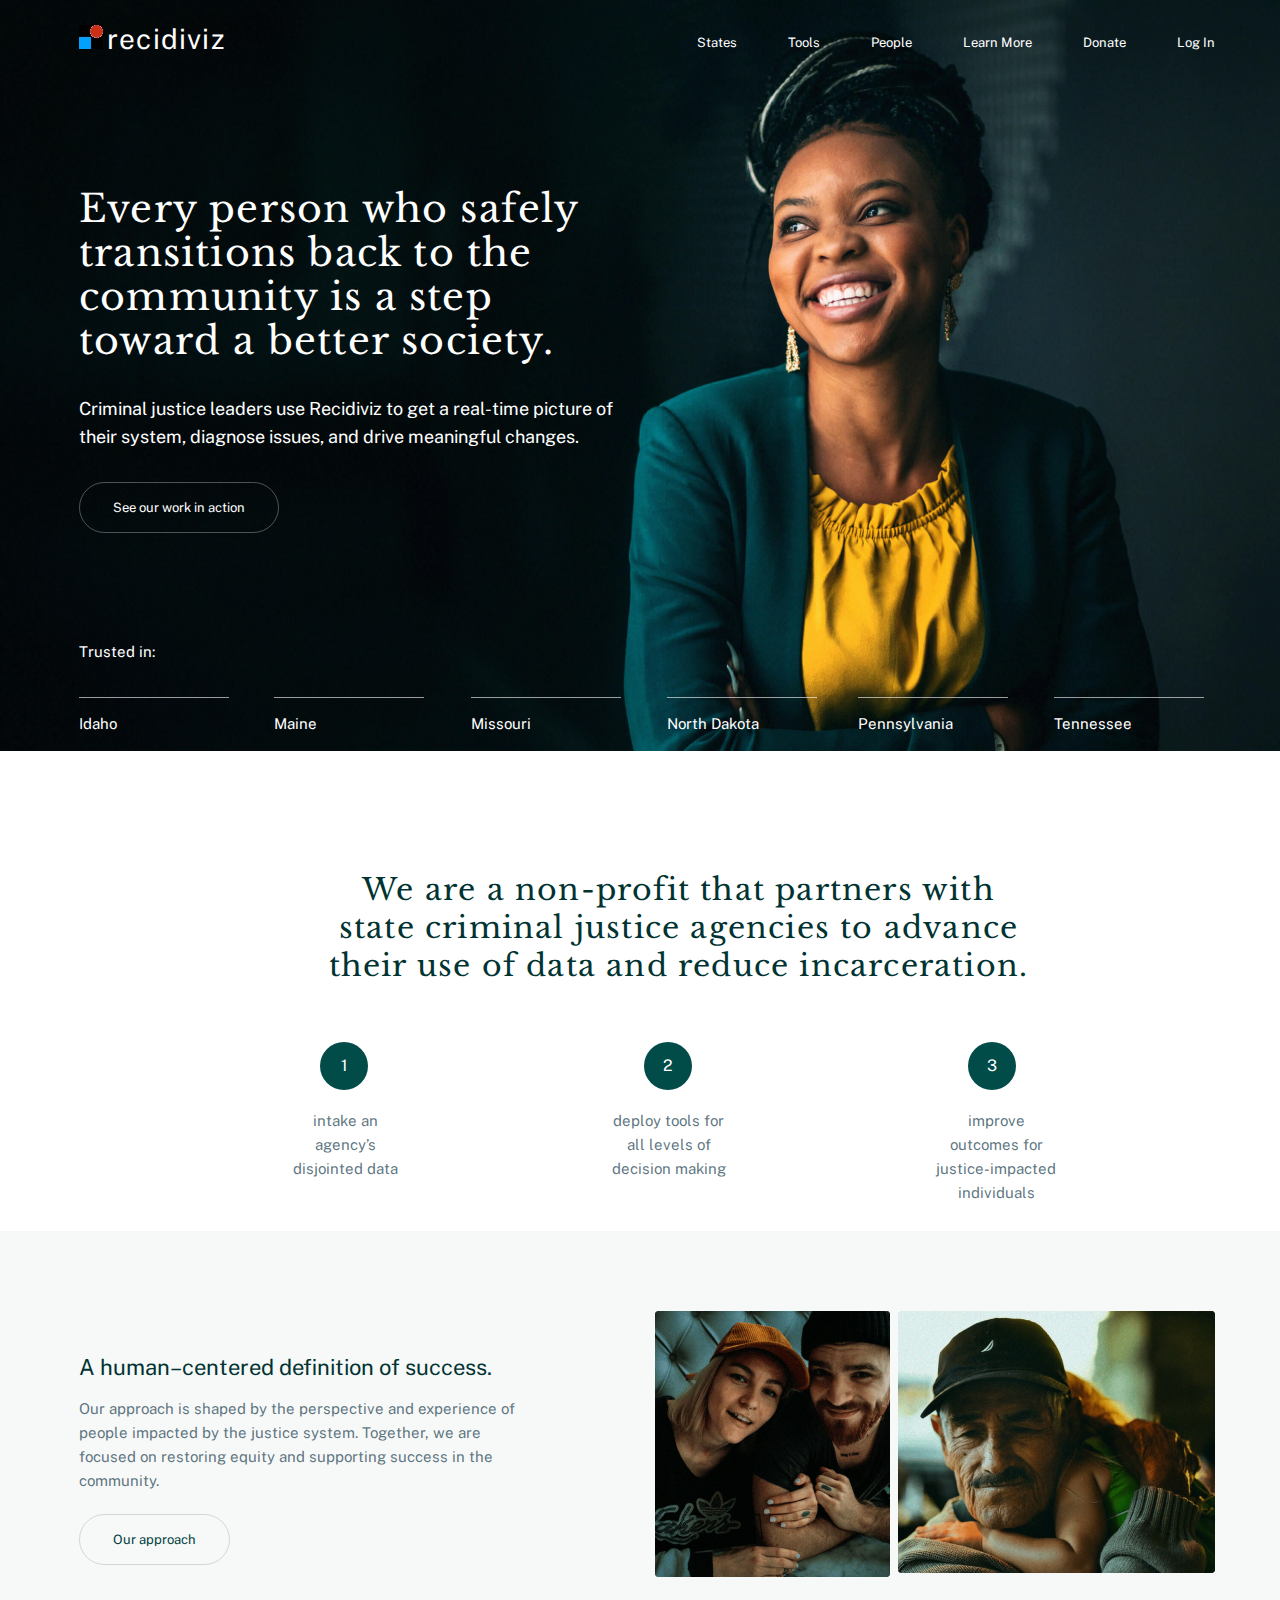
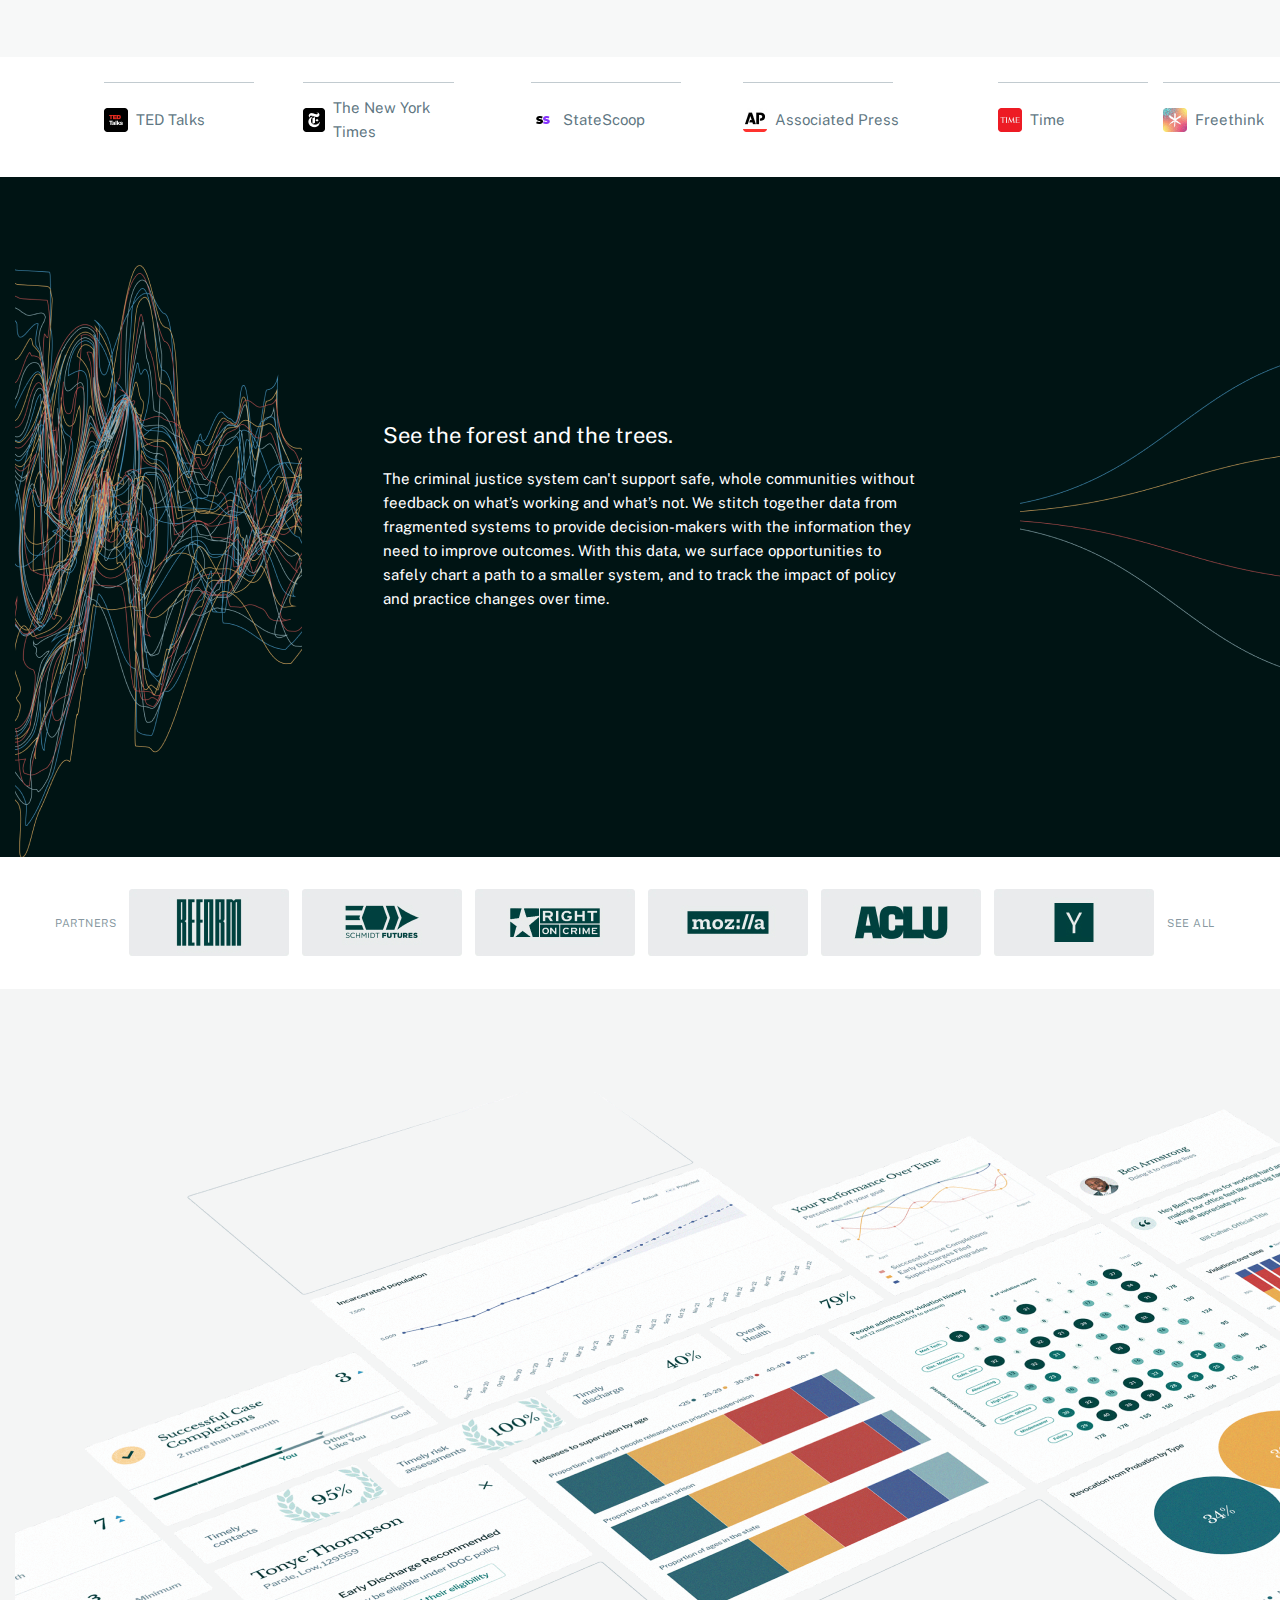
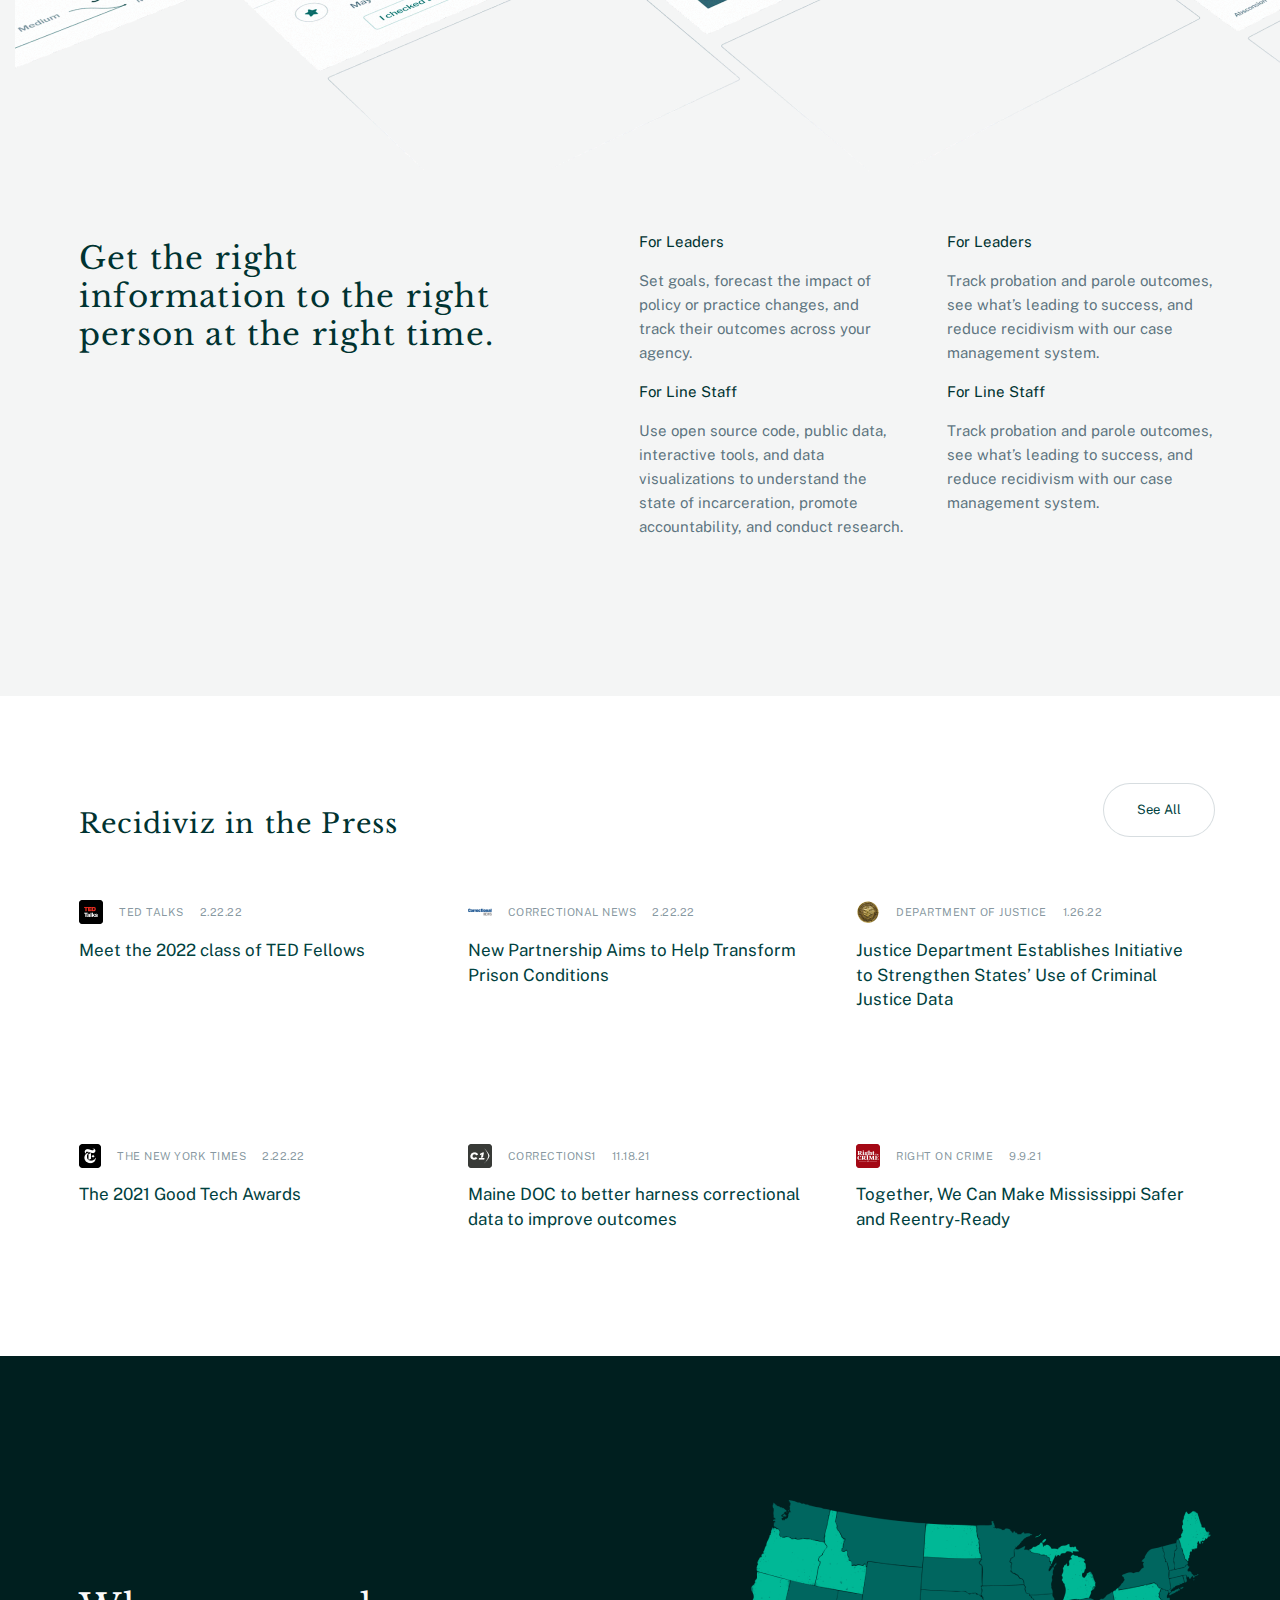
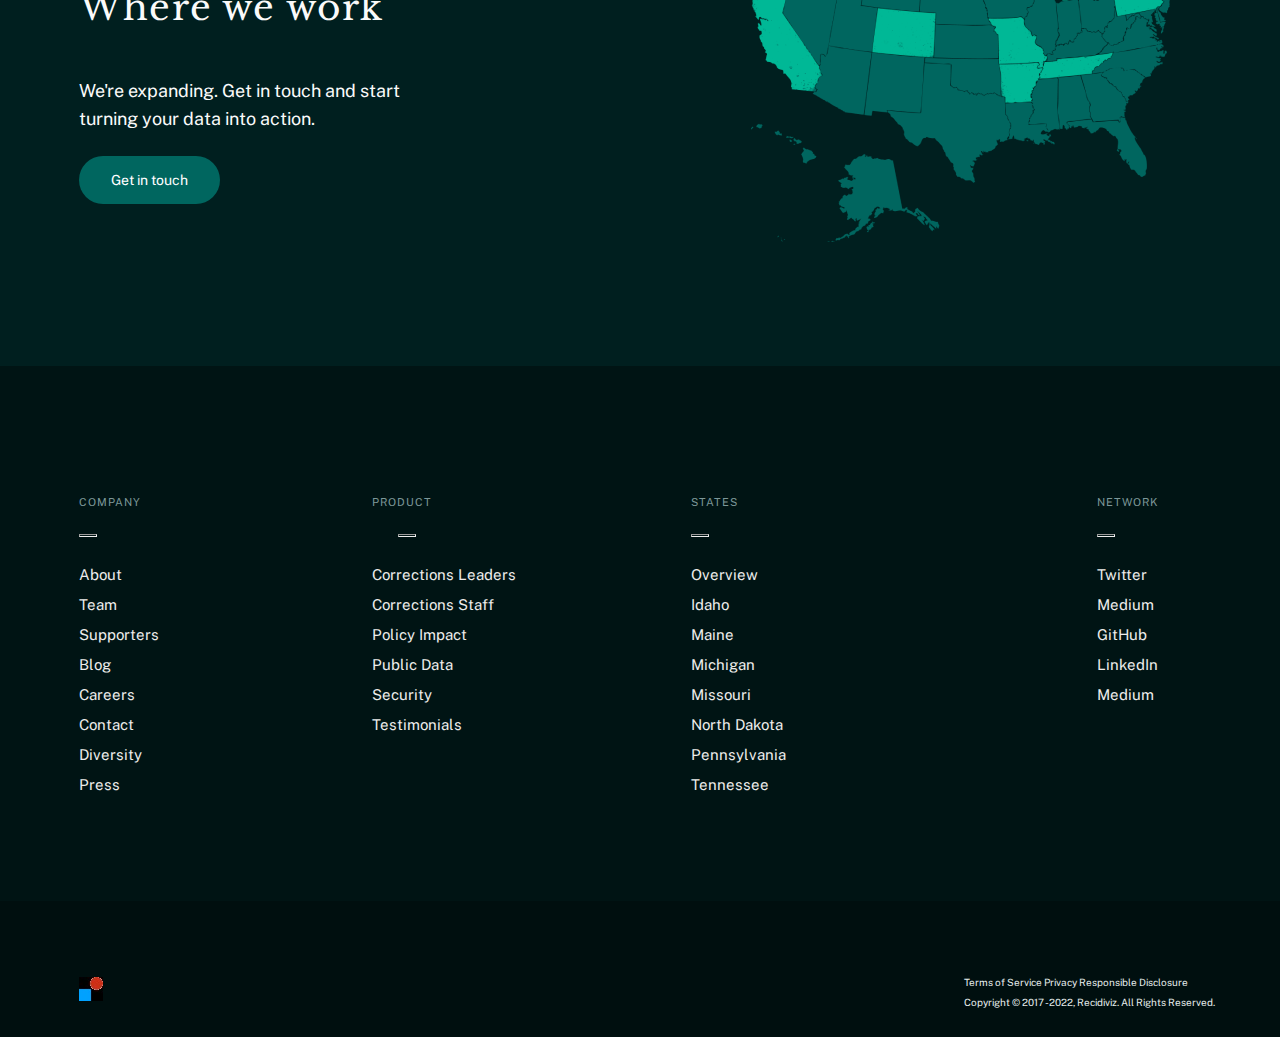
==== index.html @ 09f73e8c "ronnn" ====
<!DOCTYPE html>
<html lang="en">

<head>
    <meta charset="UTF-8">
    <meta name="viewport" content="width=device-width, initial-scale=1.0">
    <title>Recidiviz</title>
    <link rel="stylesheet" href="./css/normalize.min.css">
    <link rel="preconnect" href="https://fonts.googleapis.com">
    <link rel="preconnect" href="https://fonts.gstatic.com" crossorigin>
    <link href="https://fonts.googleapis.com/css2?family=Libre+Baskerville&family=Public+Sans&display=swap"
        rel="stylesheet">
    <link rel="stylesheet" href="./css/style.css">
</head>

<body>
    <header class="header">

        <div class="header-main">
            <div class="header-one">
                <img class="header-img" src="./img/footer.jpg" alt="">
                <a class="logo" href="">recidiviz</a>
            </div>
            <ul class="header-nav-list">
                <li class="header-nav-item">
                    <a class="header-nav-link" href="">States</a>
                </li>
                <li class="header-nav-item">
                    <a class="header-nav-link" href="">Tools</a>
                </li>
                <li class="header-nav-item">
                    <a class="header-nav-link" href="">People</a>
                </li>
                <li class="header-nav-item">
                    <a class="header-nav-link" href="">Learn More</a>
                </li>
                <li class="header-nav-item">
                    <a class="header-nav-link" href="">Donate</a>
                </li>
                <li class="header-nav-item">
                    <a class="header-nav-link" href="">Log In</a>
                </li>
            </ul>
        </div>

        <h2 class="header-title">Every person who safely transitions back to the community is a step toward a better
            society.</h2>
        <p class="header-text">Criminal justice leaders use Recidiviz to get a real-time picture of their system,
            diagnose issues, and drive meaningful
            changes.
        </p>
        <a href="" class="btn-main">See our work in action</a>
        <p class="desk">Trusted in:</p>
        <ul class="header-list">
            <li class="header-item">
                <p class="header-desk1">Idaho</p>
            </li>
            <li class="header-item">
                <p class="header-desk too">Maine</p>
            </li>
            <li class="header-item">
                <p class="header-desk there">Missouri</p>
            </li>
            <li class="header-item">
                <p class="header-desk four">North Dakota</p>
            </li>
            <li class="header-item">
                <p class="header-desk five">Pennsylvania</p>
            </li>
            <li class="header-item">
                <p class="header-desk six">Tennessee</p>
            </li>
        </ul>
    </header>
    <section>
        <div class="container">
            <h2 class="title">We are a non-profit that partners with state criminal justice agencies to advance their
                use of data and
                reduce
                incarceration.
            </h2>
            <ul class="list">
                <li class="item">
                    <span class="span">1</span>
                    <p class="desk-text1">intake an agency’s disjointed data
                    </p>
                </li>
                <li class="item">
                    <span class="span">2</span>
                    <p class="desk-text2">deploy tools for all levels of decision making
                    </p>
                </li>
                <li class="item">
                    <span class="span">3</span>
                    <p class="desk-text3">improve outcomes for justice-impacted individuals
                    </p>
                </li>
            </ul>
        </div>
    </section>
    <section>
        <div class="human">
            <div class="human-text">
                <h2 class="human-title">A human–centered definition of success.</h2>
                <p class="human-desk">Our approach is shaped by the perspective and experience of people impacted by the
                    justice system.
                    Together, we are
                    focused on restoring equity and supporting success in the community.
                </p>
                <a href="" class="human-btn">Our approach</a>
            </div>
            <div class="human-img">
                <img class="img-card" src="./img/ima1.jpg" alt="foto">
                <img class="img-card1" src="./img/ima2.jpg" alt="foto">
            </div>


        </div>

    </section>
    <section>
        <div class="forest">
            <ul class="forest-list">
                <li class="forest-item">
                    <span class="forest-logo"></span>
                    <p class="forest-text">TED Talks</p>
                </li>
                <li class="forest-item">
                    <span class="forest-logo2"></span>
                    <p class="forest-text1">The New York Times</p>
                </li>
                <li class="forest-item">
                    <span class="forest-logo3"></span>
                    <p class="forest-text">StateScoop</p>
                </li>
                <li class="forest-item">
                    <span class="forest-logo4"></span>
                    <p class="forest-text">Associated Press</p>
                </li>
                <li class="forest-item">
                    <span class="forest-logo5"></span>
                    <p class="forest-text">Time</p>
                </li>
                <li class="forest-item">
                    <span class="forest-logo6"></span>
                    <p class="forest-text">Freethink</p>
                </li>
            </ul>
        </div>
    </section>
    <section class="black">
        <div class="black-text">
            <h2 class="black-title">See the forest and the trees.</h2>
            <p class="black-desk">The criminal justice system can't support safe, whole communities without feedback on
                what’s working and
                what’s not. We
                stitch together data from fragmented systems to provide decision-makers with the information they need
                to improve
                outcomes. With this data, we surface opportunities to safely chart a path to a smaller system, and to
                track the impact
                of policy and practice changes over time.
            </p>

        </div>
        <img class="black-one" src="./img/black1.png" alt="foto">
        <img class="black-too" src="./img/black2.png" alt="foto">

    </section>
    <section>
        <div class="icons">
            <ul class="black-list">
                <li class="black-item">
                    <p class="black-icon">Partners</p>
                </li>
                <li class="black-item">
                    <p class="black-icon2"></p>
                </li>
                <li class="black-item">
                    <p class="black-icon3"></p>
                </li>
                <li class="black-item">
                    <p class="black-icon4"></p>
                </li>
                <li class="black-item">
                    <p class="black-icon5"></p>
                </li>
                <li class="black-item">
                    <p class="black-icon6"></p>
                </li>
                <li class="black-item">
                    <p class="black-icon7"></p>
                </li>
                <li class="black-item">
                    <p class="black-icon">See All</p>
                </li>

            </ul>
        </div>
    </section>
    <section class="page-img">
        <img class="page-img-main" src="./img/main2.png" alt="foto">
        <div class="main-page">
            <h2 class="main-page-title">Get the right <br>information to the right person at the right time.</h2>
            <div class="main-desk">
                <div class="text-item">
                    <ul class="main-desk-list">
                        <li class="main-desk-item">
                            <h3 class="page-text">For Leaders</h3>
                            <p class="main-deskription">Set goals, forecast the impact of policy or practice changes,
                                and <br>
                                track their outcomes across
                                your agency.
                            </p>
                        </li>
                        <li class="main-desk-item">
                            <h3 class="page-text">For Line Staff</h3>
                            <p class="main-deskription">Use open source code, public data, interactive tools, and data
                                visualizations to understand the state of incarceration, promote accountability, and
                                conduct research.
                            </p>
                        </li>
                    </ul>
                </div>
                <div class="text-item">
                    <ul class="main-desk-list">
                        <li class="main-desk-item">
                            <h3 class="page-text">For Leaders</h3>
                            <p class="main-deskription">Track probation and parole outcomes, see what’s leading to
                                success, and reduce recidivism with our case management system.
                            </p>
                        </li>
                        <li class="main-desk-item">
                            <h3 class="page-text">For Line Staff</h3>
                            <p class="main-deskription">Track probation and parole outcomes, see what’s leading to
                                success,
                                and reduce recidivism with our case management
                                system.
                            </p>
                        </li>
                    </ul>
                </div>
            </div>
        </div>
    </section>
    <section>
        <div class="press">
            <div class="main-press">
                <h2 class="press-title">Recidiviz in the Press</h2>
                <button class="press-btn ">See All</button>
            </div>
            <div class="press-card">
                <div class="card">
                    <div class="card-text">
                        <span class="press-logo1"></span>
                        <p class="press-desk">TED Talks</p>
                        <p class="press-desk">2.22.22</p>
                    </div>
                    <h3 class="press-main">Meet the 2022 class of TED Fellows</h3>
                </div>
                <div class="card">
                    <div class="card-text">
                        <span class="logo22"></span>
                        <p class="press-desk">Correctional News</p>
                        <p class="press-desk">2.22.22</p>
                    </div>
                    <h3 class="press-main">New Partnership Aims to Help Transform Prison Conditions</h3>
                </div>
                <div class="card">
                    <div class="card-text">
                        <span class="logo23"></span>
                        <p class="press-desk">Department of Justice</p>
                        <p class="press-desk">1.26.22</p>
                    </div>
                    <h3 class="press-main">Justice Department Establishes Initiative <br>to Strengthen States’ Use of
                        Criminal Justice Data</h3>
                </div>
                <div class="card">
                    <div class="card-text">
                        <span class="forest-logo2"></span>
                        <p class="press-desk">The New York Times</p>
                        <p class="press-desk">2.22.22</p>
                    </div>
                    <h3 class="press-main">The 2021 Good Tech Awards</h3>
                </div>
                <div class="card">
                    <div class="card-text">
                        <span class="logo25"></span>
                        <p class="press-desk">Corrections1</p>
                        <p class="press-desk">11.18.21</p>
                    </div>
                    <h3 class="press-main">Maine DOC to better harness correctional data to improve outcomes</h3>
                </div>
                <div class="card">
                    <div class="card-text">
                        <span class="logo26"></span>
                        <p class="press-desk">Right on Crime</p>
                        <p class="press-desk">9.9.21</p>
                    </div>
                    <h3 class="press-main">Together, We Can Make Mississippi Safer <br> and Reentry-Ready</h3>
                </div>

            </div>

        </div>
    </section>
    <section>
        <div class="work-space">
            <div class="work">
                <h2 class="spase-title">Where we work</h2>
                <p class="spase-text">We're expanding. Get in touch and start turning your data into action.</p>
                <a class="spase-btn" href="">Get in touch</a>
            </div>

            <img class="materik" src="./img/IMAGE (1).png" alt="">


        </div>
    </section>
    <section>
        <div class="numb">
            <div class="numb-text">
                <ul class="numb-list">
                    <li class="numb-item1">Company</li>
                    <li class="numb-item">
                        <hr class="line">
                    </li>
                    <li class="numb-item">About</li>
                    <li class="numb-item">Team</li>
                    <li class="numb-item">Supporters</li>
                    <li class="numb-item">Blog</li>
                    <li class="numb-item">Careers</li>
                    <li class="numb-item">Contact</li>
                    <li class="numb-item">Diversity</li>
                    <li class="numb-item">Press</li>
                </ul>
                <ul class="numb-list">
                    <li class="numb-item1">Product</li>
                    <li class="numb-item">
                        <hr class="line">
                    </li>
                    <li class="numb-item">Corrections Leaders</li>
                    <li class="numb-item">Corrections Staff</li>
                    <li class="numb-item">Policy Impact</li>
                    <li class="numb-item">Public Data</li>
                    <li class="numb-item">Security</li>
                    <li class="numb-item">Testimonials</li>

                </ul>
                <ul class="numb-list">
                    <li class="numb-item1">States</li>
                    <li class="numb-item">
                        <hr class="line">
                    </li>
                    <li class="numb-item">Overview</li>
                    <li class="numb-item">Idaho</li>
                    <li class="numb-item">Maine</li>
                    <li class="numb-item">Michigan</li>
                    <li class="numb-item">Missouri</li>
                    <li class="numb-item">North Dakota</li>
                    <li class="numb-item">Pennsylvania</li>
                    <li class="numb-item">Tennessee</li>
                </ul>

            </div>
            <div class="numb-text1">
                <ul class="numb-list">
                    <li class="numb-item1">Network</li>
                    <li class="numb-item">
                        <hr class="line">
                    </li>
                    <li class="numb-item">Twitter</li>
                    <li class="numb-item">Medium</li>
                    <li class="numb-item">GitHub</li>
                    <li class="numb-item">LinkedIn</li>
                    <li class="numb-item">Medium</li>
                </ul>

            </div>


        </div>

    </section>
    <footer>
        <div class="footer">
            <img class="footer-img" src="./img/footer.jpg" alt="">
            <div class="footer-desk">
                <p class="footer-texts">Terms of Service
                    Privacy
                    Responsible Disclosure</p>
                <p class="footer-textses">Copyright © 2017
                    -2022, Recidiviz. All Rights Reserved.</p>
            </div>
        </div>
    </footer>

</body>

</html>
---- css/style.css ----
body {
    font-family: 'Libre Baskerville', serif;
    font-family: 'Public Sans', sans-serif;
}

a {
    text-decoration: none;
}

ul {
    list-style-type: none;
}

.header {
    margin: 0 auto;
    padding-left: 15px;
    padding-right: 15px;
    width: 1280px;
    background-image: url(../img/main.png);
    background-repeat: no-repeat;

}

.header-main {
    display: flex;
    justify-content: space-between;
    padding-top: 17px;
    padding-left: 64px;
    padding-right: 80px;
}

.header-one {}

.footer-img {
    width: 24px;
    height: 24px;
    margin-top: 40px;
    padding-left: 64px;

}

.logo {
    color: #FFF;
    font-family: Public Sans;
    font-size: 28px;
    font-style: normal;
    font-weight: 400;
    line-height: 44px;
    letter-spacing: 1.2px;
}

.header-nav-list {
    display: flex;
    gap: 51px;
}

.header-nav-link {
    color: #FFF;
    font-family: Public Sans;
    font-size: 13px;
    font-style: normal;
    font-weight: 400;
    line-height: 16px;
}

.header-title {
    width: 535px;
    color: #FFF;
    font-family: Libre Baskerville;
    font-size: 38px;
    font-style: normal;
    font-weight: 400;
    line-height: 44px;
    letter-spacing: 1.2px;
    padding-left: 64px;
    margin-top: 120px;
}

.header-text {
    width: 542px;
    color: #FFF;
    font-family: Public Sans;
    font-size: 18px;
    font-style: normal;
    font-weight: 400;
    line-height: 28px;
    padding-left: 64px;
    margin-top: 29px;
    padding-bottom: 29px;
}

.btn-main {
    border-radius: 80px;
    border: 1px solid rgba(255, 255, 255, 0.30);
    color: #FFF;
    text-align: center;
    font-family: Public Sans;
    font-size: 13px;
    font-style: normal;
    font-weight: 400;
    line-height: 20px;
    letter-spacing: 0.02px;
    padding: 17px 33px;
    margin-left: 64px;
}

.desk {
    color: #FFF;
    font-family: Public Sans;
    font-size: 15px;
    font-style: normal;
    font-weight: 400;
    line-height: 24px;
    padding-left: 64px;
    margin-top: 122px;

}

.header-list {
    display: flex;

    padding-top: 17px;
    padding-left: 64px;
    padding-right: 80px;
}

.header-desk1 {
    color: #FFF;
    font-family: Public Sans;
    font-size: 15px;
    font-style: normal;
    font-weight: 400;
    line-height: 24px;
    margin-right: 157px;
}

.too {
    color: #FFF;
    font-family: Public Sans;
    font-size: 15px;
    font-style: normal;
    font-weight: 400;
    line-height: 24px;
    margin-right: 154px;
}

.there {
    color: #FFF;
    font-family: Public Sans;
    font-size: 15px;
    font-style: normal;
    font-weight: 400;
    line-height: 24px;
    margin-right: 136px;
}

.four {
    color: #FFF;
    font-family: Public Sans;
    font-size: 15px;
    font-style: normal;
    font-weight: 400;
    line-height: 24px;
    margin-right: 99px;
}

.five {
    color: #FFF;
    font-family: Public Sans;
    font-size: 15px;
    font-style: normal;
    font-weight: 400;
    line-height: 24px;
    margin-right: 101px;
}

.six {
    color: #FFF;
    font-family: Public Sans;
    font-size: 15px;
    font-style: normal;
    font-weight: 400;
    line-height: 24px;
}

.header-item {
    position: relative;
}

.header-item::before {
    background: rgba(255, 255, 255, 0.60);
    display: block;
    position: absolute;
    width: 150.313px;
    height: 1px;
    content: "";
    margin-bottom: 17px;

}

/* вторая секция */

.container {
    margin: 0 auto;
    width: 1280px;
    padding-left: 15px;
    padding-right: 15px;
    margin-top: 120px;
}

.title {

    color: #003331;
    text-align: center;
    font-family: Libre Baskerville;
    font-size: 30px;
    font-style: normal;
    font-weight: 400;
    line-height: 38px;
    letter-spacing: 1.2px;
    width: 717px;
    padding-left: 305px;
    margin-bottom: 57px;
}

.list {
    display: flex;
    padding-left: 305px;
    padding-right: 305px;
    text-align: center;
    gap: 276px;
}

.item {
    width: 48px;
    height: 48px;

}

.span {
    display: flex;
    align-items: center;
    justify-content: center;
    width: 100%;
    height: 100%;
    border-radius: 999px;
    background: #014C48;
    color: #FFF;
    text-align: center;
    font-family: Public Sans;
    font-size: 16px;
    font-style: normal;
    font-weight: 400;
    line-height: 30px;

}



.desk-text1 {
    color: rgba(53, 83, 98, 0.80);
    font-family: Public Sans;
    font-size: 15px;
    font-style: normal;
    font-weight: 400;
    line-height: 24px;
    width: 110px;
    margin-top: 19px;
    margin-left: -30px;
}

.desk-text2 {
    color: rgba(53, 83, 98, 0.80);
    font-family: Public Sans;
    font-size: 15px;
    font-style: normal;
    font-weight: 400;
    line-height: 24px;
    width: 119px;
    margin-top: 19px;
    margin-left: -35px;
}

.desk-text3 {
    color: rgba(53, 83, 98, 0.80);
    font-family: Public Sans;
    font-size: 15px;
    font-style: normal;
    font-weight: 400;
    line-height: 24px;
    width: 126px;
    margin-top: 19px;
    margin-left: -35px;
}

/* human */

.human {
    margin: 0 auto;
    padding-left: 15px;
    padding-right: 15px;
    width: 1280px;
    height: 426px;
    background: #F7F8F8;
    margin-top: 141px;
    display: flex;
    justify-content: space-between;
    align-items: center;
}

.human-title {
    color: #003331;
    font-family: Public Sans;
    font-size: 22px;
    font-style: normal;
    font-weight: 400;
    line-height: 22px;
    padding-left: 64px;
}

.human-desk {
    color: rgba(53, 83, 98, 0.80);
    font-family: Public Sans;
    font-size: 15px;
    font-style: normal;
    font-weight: 400;
    line-height: 24px;
    padding-left: 64px;
    width: 449px;
    margin-bottom: 37px;
}

.human-btn {
    border-radius: 80px;
    border: 1px solid rgba(53, 83, 98, 0.20);
    color: #00413E;
    text-align: center;
    font-family: Public Sans;
    font-size: 13px;
    font-style: normal;
    font-weight: 400;
    line-height: 20px;
    letter-spacing: 0.02px;
    margin-left: 64px;
    padding: 17px 33px;
}

.human-img {
    display: flex;
    gap: 8px;
    padding-right: 80px;
    border-radius: 3px;
}

.img-card {
    width: 235px;
    height: 266px;
}

.img-card1 {
    width: 317px;
    height: 262px;
}

/* forest */

.forest {
    margin: 0 auto;
    padding-left: 15px;
    padding-right: 15px;
    width: 1280px;
    padding-right: 80px;
    padding-left: 64px;
    margin-top: 24px;
}

.forest-list {
    display: flex;
    justify-content: space-between;
    padding-right: 80px;
}

.forest-item {
    display: flex;
    align-items: center;
    gap: 8px;
}

.forest-logo {
    background-image: url(../img/logo1.png);
    width: 24px;
    height: 24px;
    display: block;
    border-radius: 3px;
}

.forest-logo2 {
    background-image: url(../img/logo2.jpg);
    width: 22px;
    height: 24px;
    display: block;
    border-radius: 3px;
}

.forest-logo3 {
    background-image: url(../img/logo3.png);
    width: 24px;
    height: 24px;
    display: block;
    border-radius: 3px;
}

.forest-logo4 {
    background-image: url(../img/logo4.png);
    width: 24px;
    height: 24px;
    display: block;
    border-radius: 3px;
}

.forest-logo5 {
    background-image: url(../img/logo5.png);
    width: 24px;
    height: 24px;
    display: block;
    border-radius: 3px;
}

.forest-logo6 {
    background-image: url(../img/logo6.png);
    width: 24px;
    height: 24px;
    display: block;
    border-radius: 3px;
}

.forest-text {
    color: rgba(53, 83, 98, 0.80);
    font-family: Public Sans;
    font-size: 15px;
    font-style: normal;
    font-weight: 400;
    line-height: 24px;
}

.forest-text1 {
    color: rgba(53, 83, 98, 0.80);
    font-family: Public Sans;
    font-size: 15px;
    font-style: normal;
    font-weight: 400;
    line-height: 24px;
    width: 99px;
}

.forest-item {
    position: relative;
}

.forest-item::before {
    background: rgba(53, 83, 98, 0.30);
    display: block;
    position: absolute;
    width: 150.313px;
    height: 1px;
    content: "";
    margin-bottom: 75px;
}

/* black */

.black {
    margin: 0 auto;
    padding-left: 15px;
    padding-right: 15px;
    width: 1280px;
    background: #001414;
    height: 680px;
    position: relative;
}

.black-title {
    color: #FFF;
    font-family: Public Sans;
    font-size: 22px;
    font-style: normal;
    font-weight: 400;
    line-height: 22px;
    padding-left: 368px;
    padding-top: 247px;
    margin-bottom: 21px;
}

.black-desk {
    color: #FFF;
    font-family: Public Sans;
    font-size: 15px;
    font-style: normal;
    font-weight: 400;
    line-height: 24px;
    padding-left: 368px;
    width: 542px;
}

.black-one {
    position: relative;
    top: -449px;
}

.black-too {
    position: relative;
    top: -449px;
    left: 714px;
}

/* icons */

.icons {
    margin: 0 auto;
    padding-left: 15px;
    padding-right: 15px;
    width: 1280px;
}

.black-list {
    display: flex;
    gap: 13px;
    align-items: center;

}

.black-item {}

.black-icon {
    color: rgba(53, 83, 98, 0.60);
    font-family: Public Sans;
    font-size: 11px;
    font-style: normal;
    font-weight: 400;
    line-height: 16px;
    letter-spacing: 0.5px;
    text-transform: uppercase;
}

.black-icon2 {
    background-image: url(../img/icon2.jpg);
    width: 160px;
    height: 67px;
}

.black-icon3 {
    background-image: url(../img/icon3.jpg);
    width: 160px;
    height: 67px;
}

.black-icon4 {
    background-image: url(../img/icon4.jpg);
    width: 160px;
    height: 67px;
}

.black-icon5 {
    background-image: url(../img/icon5.jpg);
    width: 160px;
    height: 67px;
}

.black-icon6 {
    background-image: url(../img/icon6.jpg);
    width: 160px;
    height: 67px;
}

.black-icon7 {
    background-image: url(../img/icon7.jpg);
    width: 160px;
    height: 67px;
}

/* page-ing */

.page-img {
    margin: 0 auto;
    padding-left: 15px;
    padding-right: 15px;
    width: 1280px;
    background: #F4F5F5;
    margin-top: 17px;
}

.page-img-main {
    margin-top: 88px;
}

.main-page {
    display: flex;
    justify-content: space-between;
    padding-left: 64px;
    padding-right: 80px;
}

.main-page-title {
    color: #003331;
    font-family: Libre Baskerville;
    font-size: 31px;
    font-style: normal;
    font-weight: 400;
    line-height: 38px;
    letter-spacing: 1.2px;
    margin-right: 68px;
}

.main-desk {
    display: flex;
    justify-content: space-between;
    margin-bottom: 141px;
}

.page-text {
    color: #003331;
    font-family: Public Sans;
    font-size: 15px;
    font-style: normal;
    font-weight: 400;
    line-height: 24px;

}

.main-deskription {
    color: rgba(53, 83, 98, 0.80);
    font-family: Public Sans;
    font-size: 15px;
    font-style: normal;
    font-weight: 400;
    line-height: 24px;
    width: 268px;
}

/* press */

.press {
    margin: 0 auto;
    padding-left: 15px;
    padding-right: 15px;
    width: 1280px;
    margin-top: 87px;
}

.main-press {
    padding-right: 80px;
    padding-left: 64px;
    display: flex;
    justify-content: space-between;
}

.press-title {
    color: #003331;
    font-family: Libre Baskerville;
    font-size: 27px;
    font-style: normal;
    font-weight: 400;
    line-height: 38px;
    letter-spacing: 1.2px;
    margin-bottom: 50px;
}

.press-btn {
    background: #FFF;
    border-radius: 80px;
    border: 1px solid rgba(53, 83, 98, 0.20);
    color: #00413E;
    text-align: center;
    font-family: Public Sans;
    font-size: 13px;
    font-style: normal;
    font-weight: 400;
    line-height: 20px;
    letter-spacing: 0.02px;
    cursor: pointer;
    width: 112px;
height: 54px;
    

}

.press-card {
    display: flex;
    flex-wrap: wrap;
    padding-right: 80px;
    padding-left: 64px;
    justify-content: space-between;

}

.card {

    box-sizing: border-box;
    width: calc(((100% - 60px)) / 3);

}

.card-text {
    display: flex;
    align-items: center;
    gap: 16px;

}

.press-logo1 {
    background-image: url(../img/logo1.png);
    width: 24px;
    height: 24px;
    display: block;
}

.logo22 {
    background-image: url(../img/logo22.png);
    width: 24px;
    height: 24px;
    display: block;
}

.logo23 {
    background-image: url(../img/logo23.png);
    width: 24px;
    height: 24px;
    display: block;
}

.logo25 {
    background-image: url(../img/logo25.png);
    width: 24px;
    height: 24px;
    display: block;
}

.logo26 {
    background-image: url(../img/logo26.png);
    width: 24px;
    height: 24px;
    display: block;
}

.press-desk {
    color: rgba(53, 83, 98, 0.60);
    font-family: Public Sans;
    font-size: 11px;
    font-style: normal;
    font-weight: 400;
    line-height: 16px;
    letter-spacing: 0.5px;
    text-transform: uppercase;
}



.press-main {
    color: #00413E;
    font-family: Public Sans;
    font-size: 17px;
    font-style: normal;
    font-weight: 400;
    line-height: 24.65px;
    margin-top: 7px;
    margin-bottom: 125px;

}

/* work-space */

.work-space {
    background-color: #001F1F;
    margin: 0 auto;
    padding-left: 15px;
    padding-right: 15px;
    width: 1280px;
    height: 630px;
    margin-bottom: -20px;
    display: flex;
    align-items: center;
}

.materik {
    width: 461px;
    height: 342px;
    margin-left: 266px;
}

.work {
    padding-right: 80px;
    padding-left: 64px;
}

.spase-title {
    color: #FAFAFA;

    font-family: Libre Baskerville;
    font-size: 36px;
    font-style: normal;
    font-weight: 400;
    line-height: 52px;
    letter-spacing: 1.2px;
    margin-bottom: 43px;
}

.spase-text {
    color: #FAFAFA;
    font-family: Public Sans;
    font-size: 18px;
    font-style: normal;
    font-weight: 400;
    line-height: 28px;
    width: 326px;
    margin-bottom: 37px;
}

.spase-btn {
    color: #FFF;
    text-align: center;
    font-family: Public Sans;
    font-size: 14px;
    font-style: normal;
    font-weight: 400;
    line-height: 20px;
    letter-spacing: 0.02px;
    border-radius: 80px;
    background: #00665F;
    border: none;
    padding: 16px 32px;
}


/* work-spaces */


.work-spaces {
    background-color: #001414;
    margin: 0 auto;
    padding-left: 15px;
    padding-right: 15px;
    width: 1280px;
    height: 553px;

}


/* numb */

.numb {
    background-color: #001414;
    margin: 0 auto;
    padding-left: 15px;
    padding-right: 15px;
    width: 1280px;
    height: 423px;
    display: flex;
    justify-content: space-between;
    padding-top: 112px;
}

.numb-text {
    padding-left: 24px;
    display: flex;
    gap: 135px;
}

.numb-item1 {
    color: #7D9798;
    font-family: Public Sans;
    font-size: 11px;
    font-style: normal;
    font-weight: 400;
    line-height: 16px;
    letter-spacing: 1px;
    text-transform: uppercase;
    margin-bottom: 24px;
}

.line {

    height: 1px;
    color: #25B895;
    margin-bottom: 23px;
    width: 16px;
   margin-right: 100px;
   
}

.numb-item {
    color: #EDECEB;
    font-family: Public Sans;
    font-size: 15px;
    font-style: normal;
    font-weight: 400;
    line-height: 30px;
}

.numb-text1 {
    padding-right: 80px;
}



/* footer */

.footer {
    background-color: #000F0F;
    margin: 0 auto;
    padding-left: 15px;
    padding-right: 15px;
    width: 1280px;
    height: 136px;
    display: flex;
    align-items: center;
    justify-content: space-between;
}

.footer-img {
    width: 24px;
    height: 24px;
    margin-top: 40px;
    padding-left: 64px;

}

.footer-texts {
    color: #E5ECEC;
    font-family: Public Sans;
    font-size: 10px;
    font-style: normal;
    font-weight: 400;
    line-height: 10px;

}

.footer-textses {
    color: #E5ECEC;
    font-family: Public Sans;
    font-size: 10px;
    font-style: normal;
    font-weight: 400;
    line-height: 10px;

}

.footer-desk {
    margin-top: 45px;
    padding-right: 80px;
}
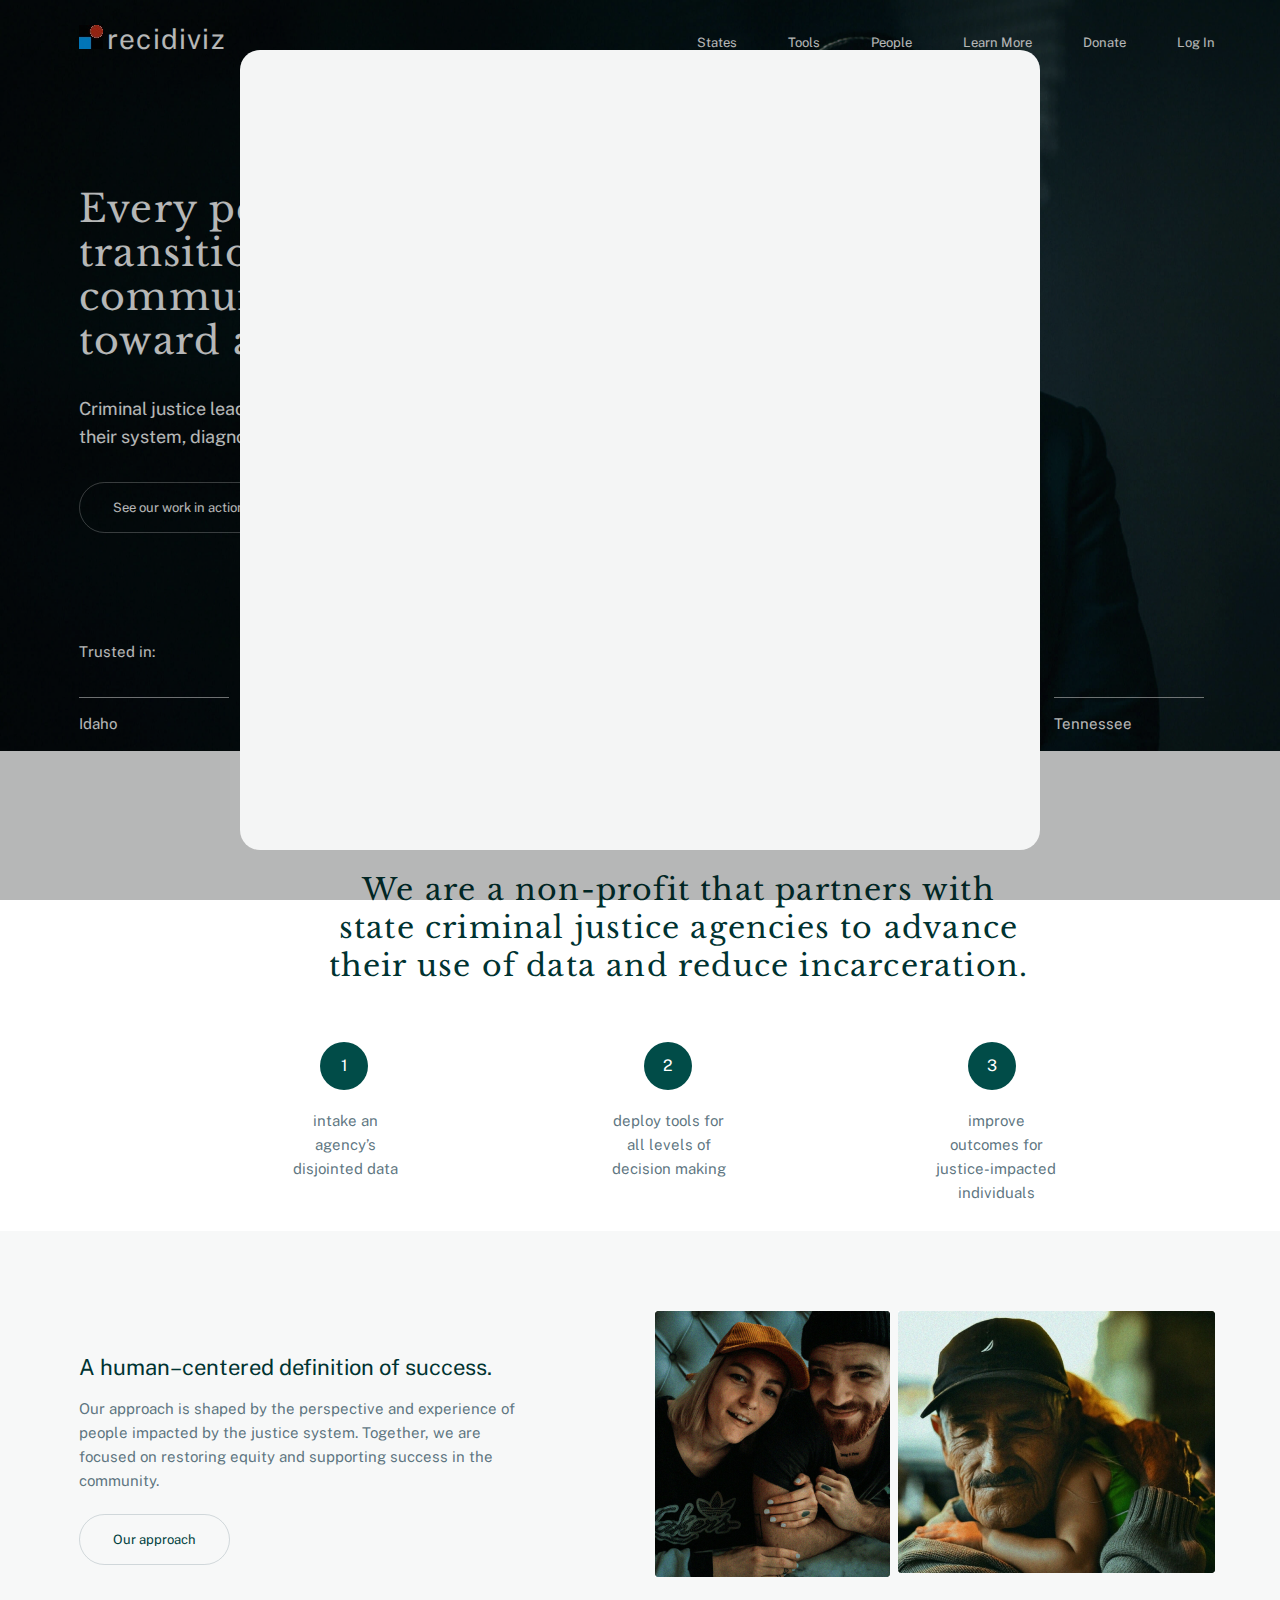
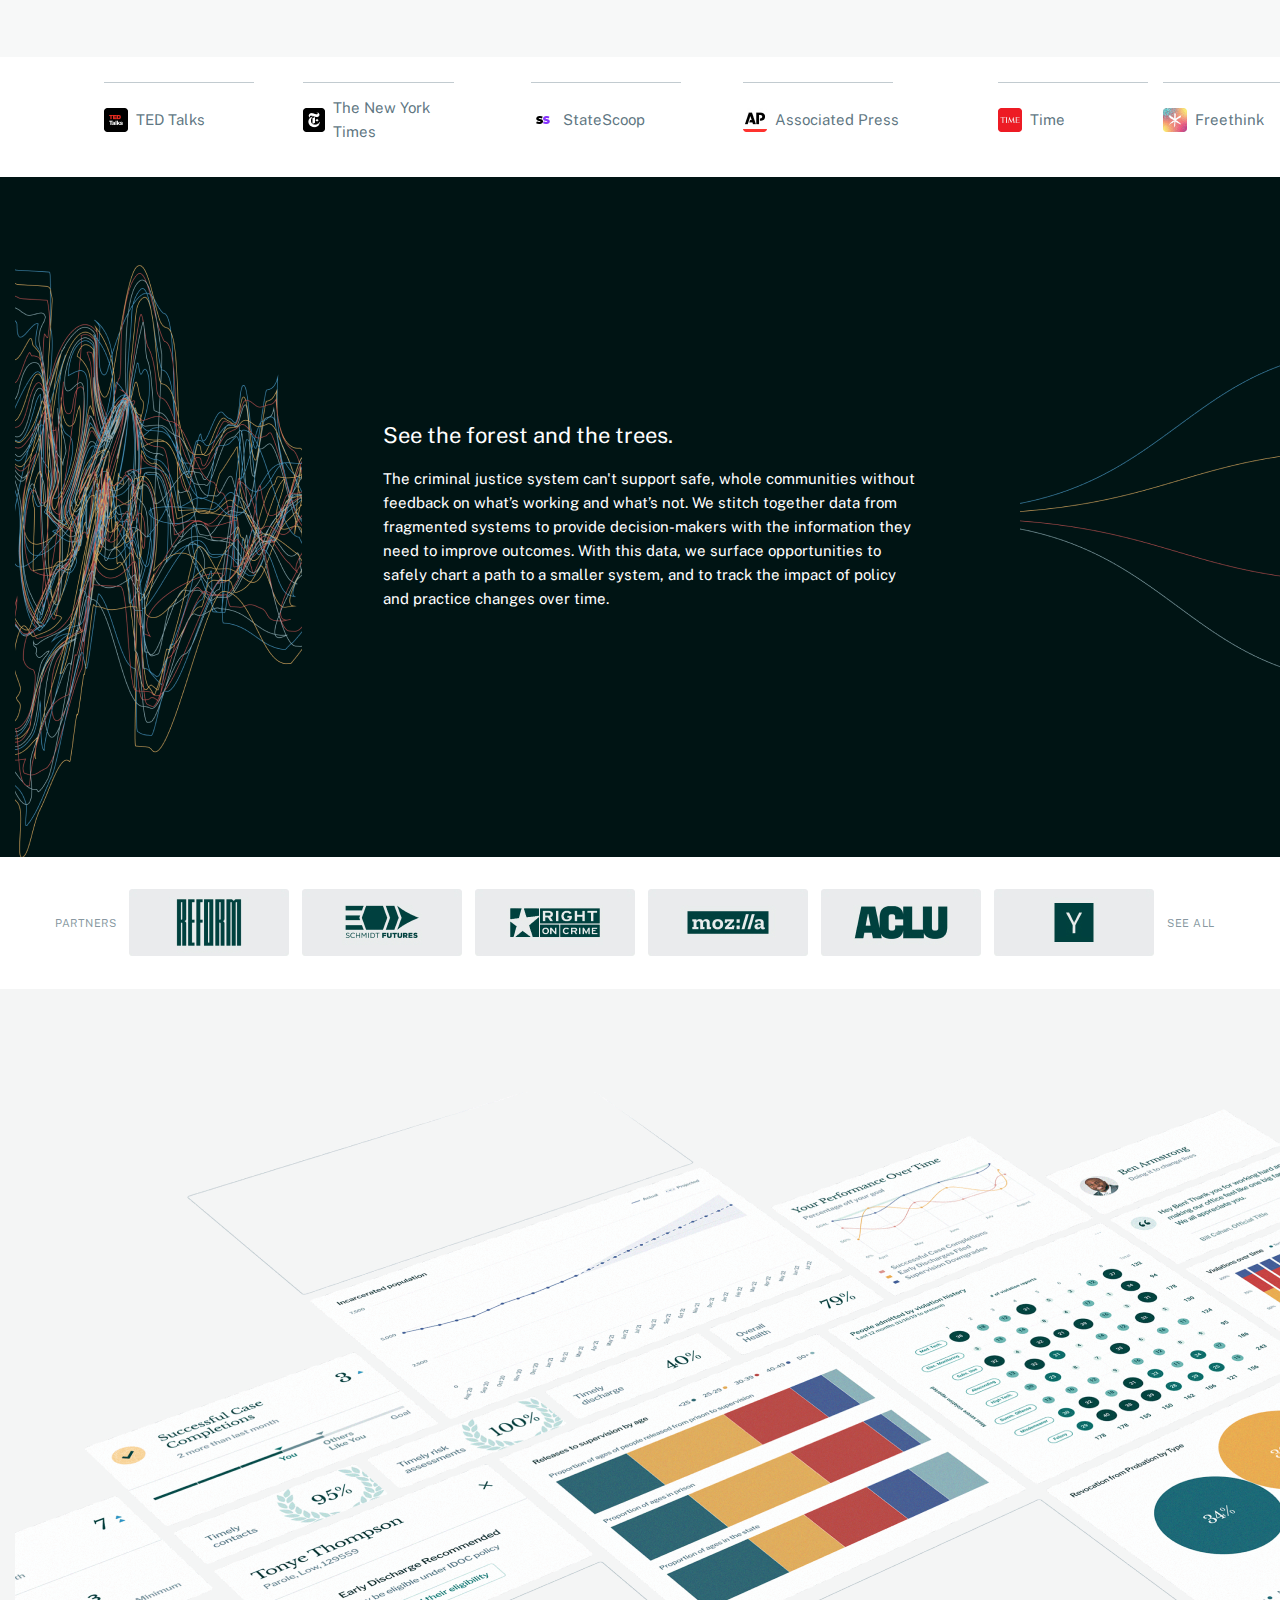
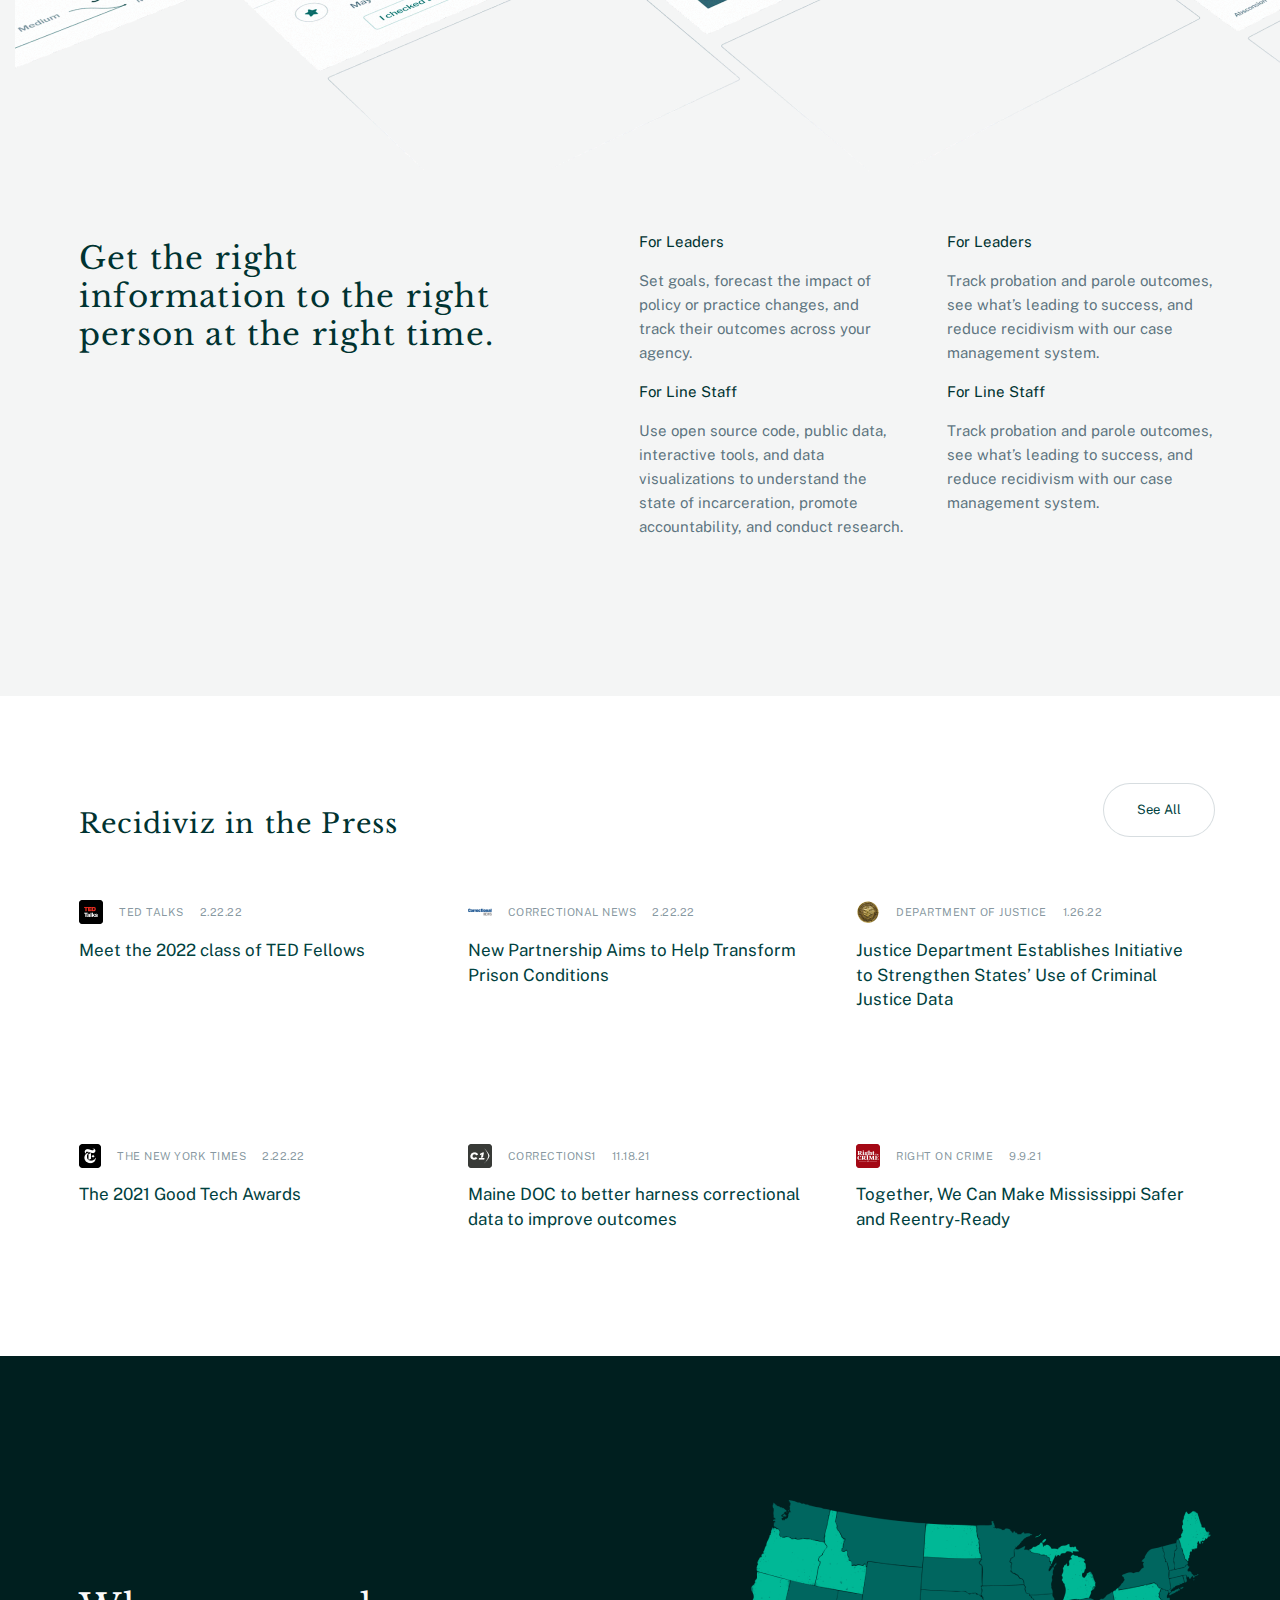
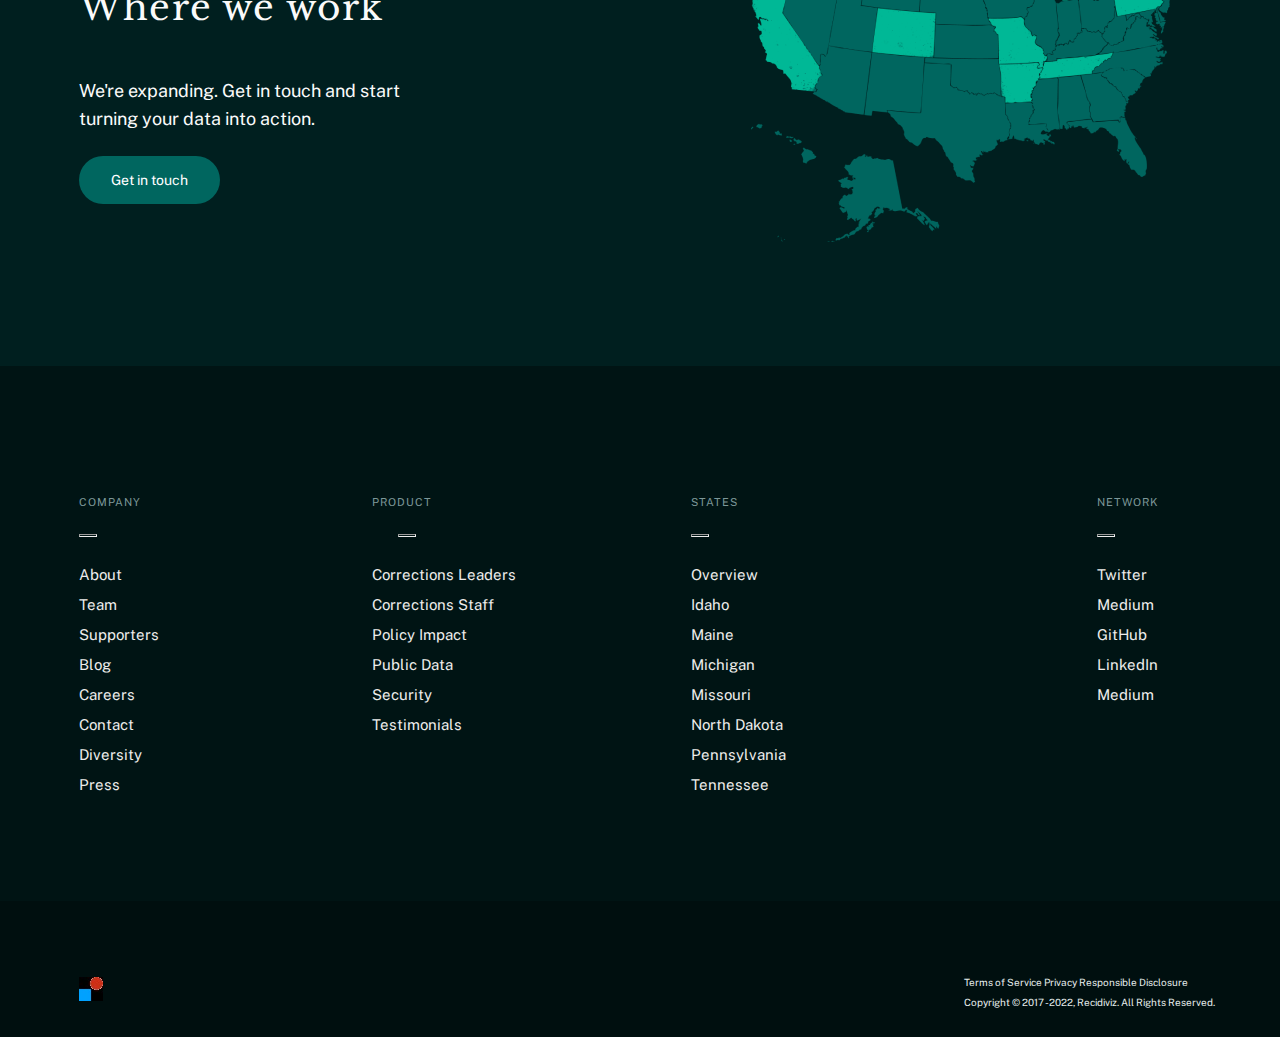
==== commit b9756ba0: "terr" ====
--- a/index.html
+++ b/index.html
@@ -13,7 +13,7 @@
     <link rel="stylesheet" href="./css/style.css">
 </head>
 
-<body>
+<body class="show-modal">
     <header class="header">
 
         <div class="header-main">
@@ -394,6 +394,14 @@
         </div>
     </footer>
 
+    <!-- modal windows -->
+
+    <div class="backdrop">
+        <div class="modal"></div>
+    </div>
+
+<script type="module" src="./modal.js"></script>
+
 </body>
 
 </html>--- a/css/style.css
+++ b/css/style.css
@@ -947,4 +947,36 @@
 .footer-desk {
     margin-top: 45px;
     padding-right: 80px;
-}+}
+
+
+ /* <!-- modal windows -->  */
+
+ .backdrop {
+left: 0;
+top: 0;
+position: absolute;
+display: none;
+opacity: 0;
+visibility: hidden;
+justify-content: center;
+align-items: center;
+background-color: hsla(180, 17%, 2%, 0.29);
+width: 100%;
+height: 100%;
+padding: 0;
+margin: 0;
+ }
+
+ .modal{
+    min-width: 800px;
+    min-height: 800px;
+    background-color: #F4F5F5;
+    border-radius: 20px;
+ }
+
+ body.show-modal .backdrop{
+display: flex;
+opacity: 1;
+visibility: visible;
+ }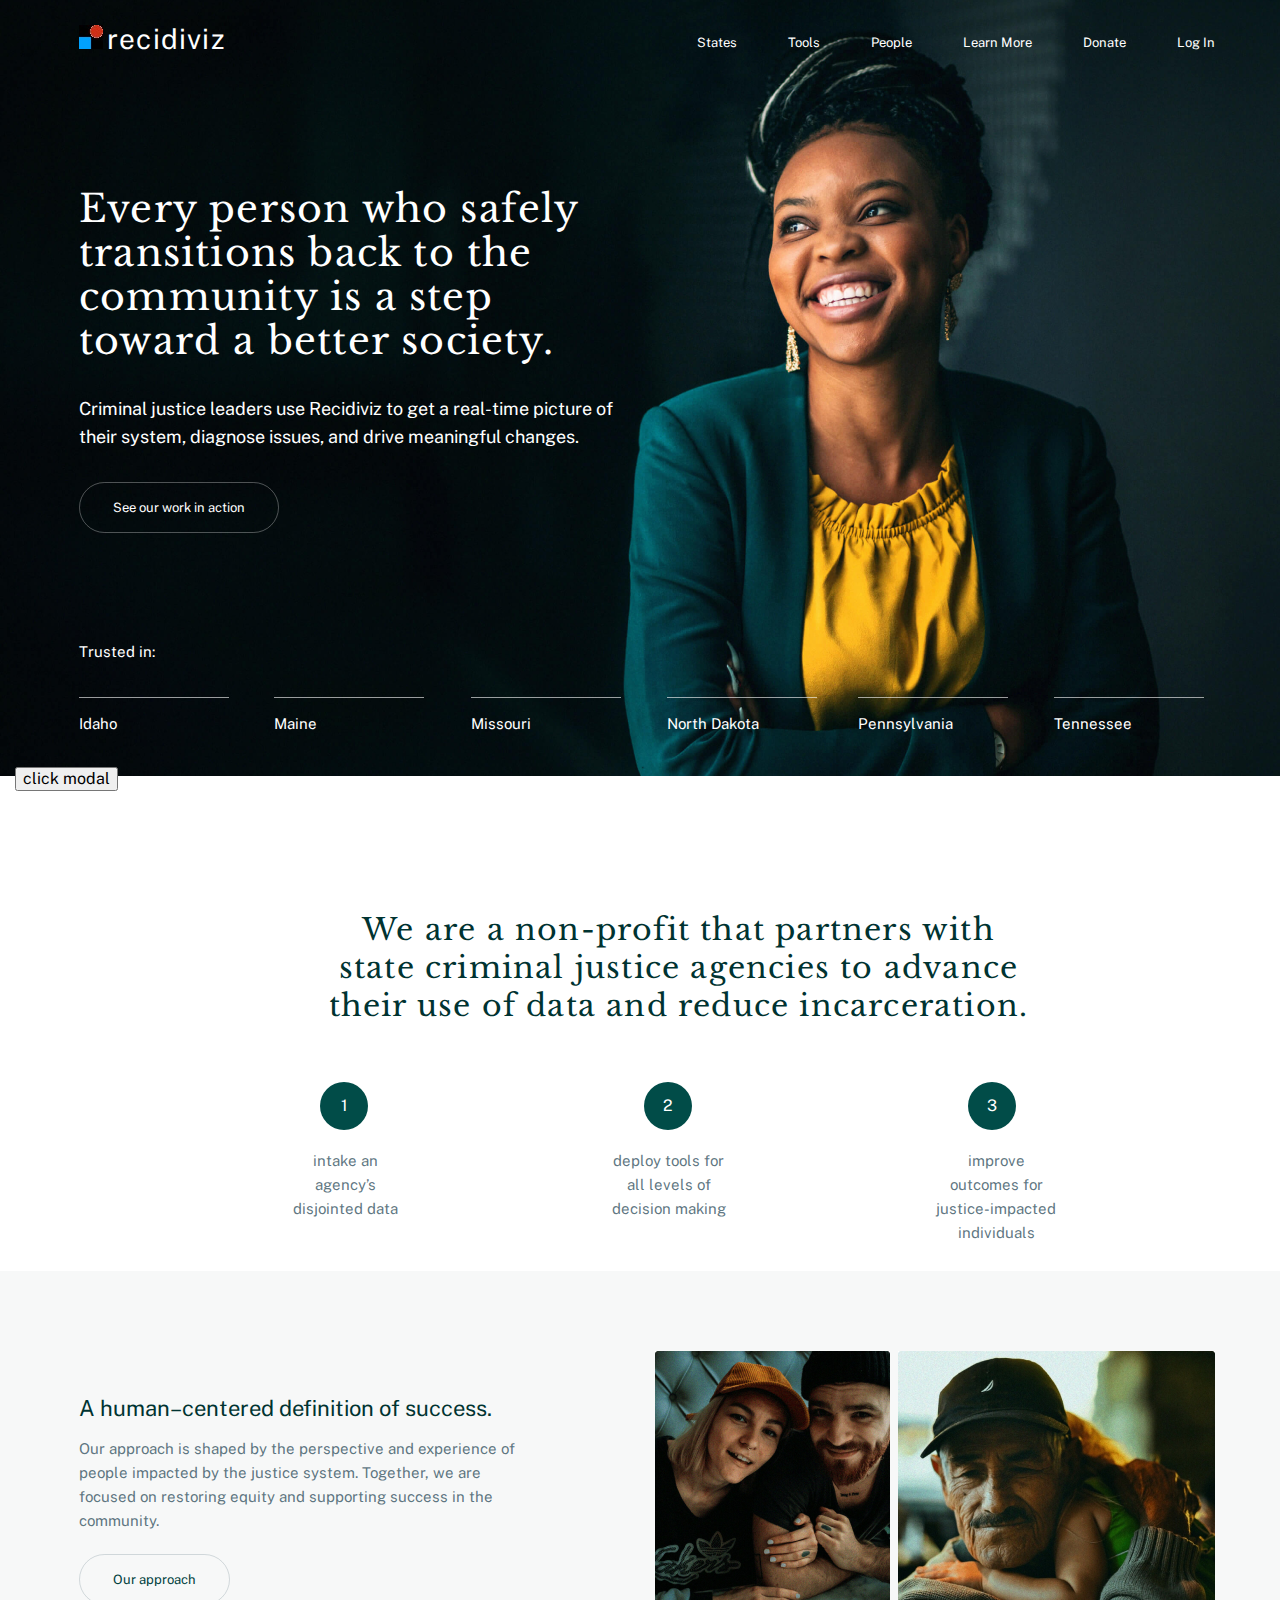
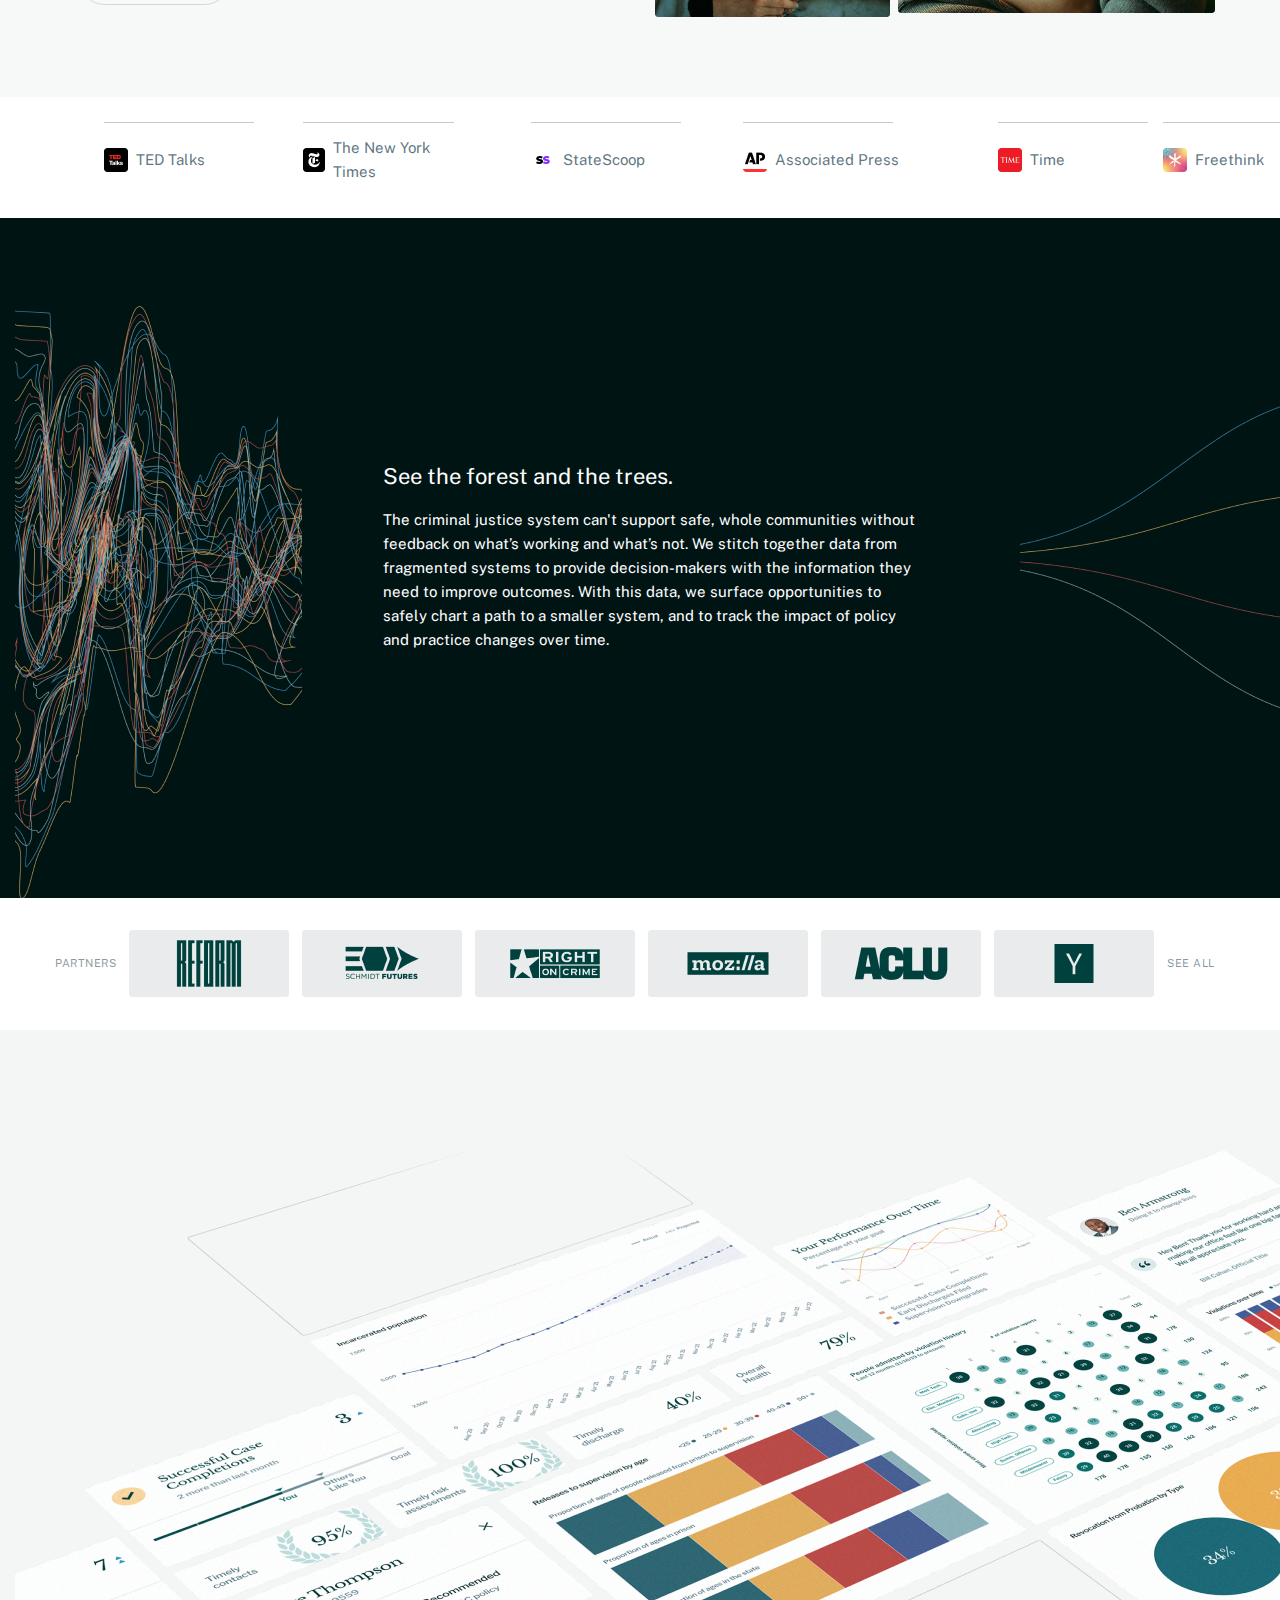
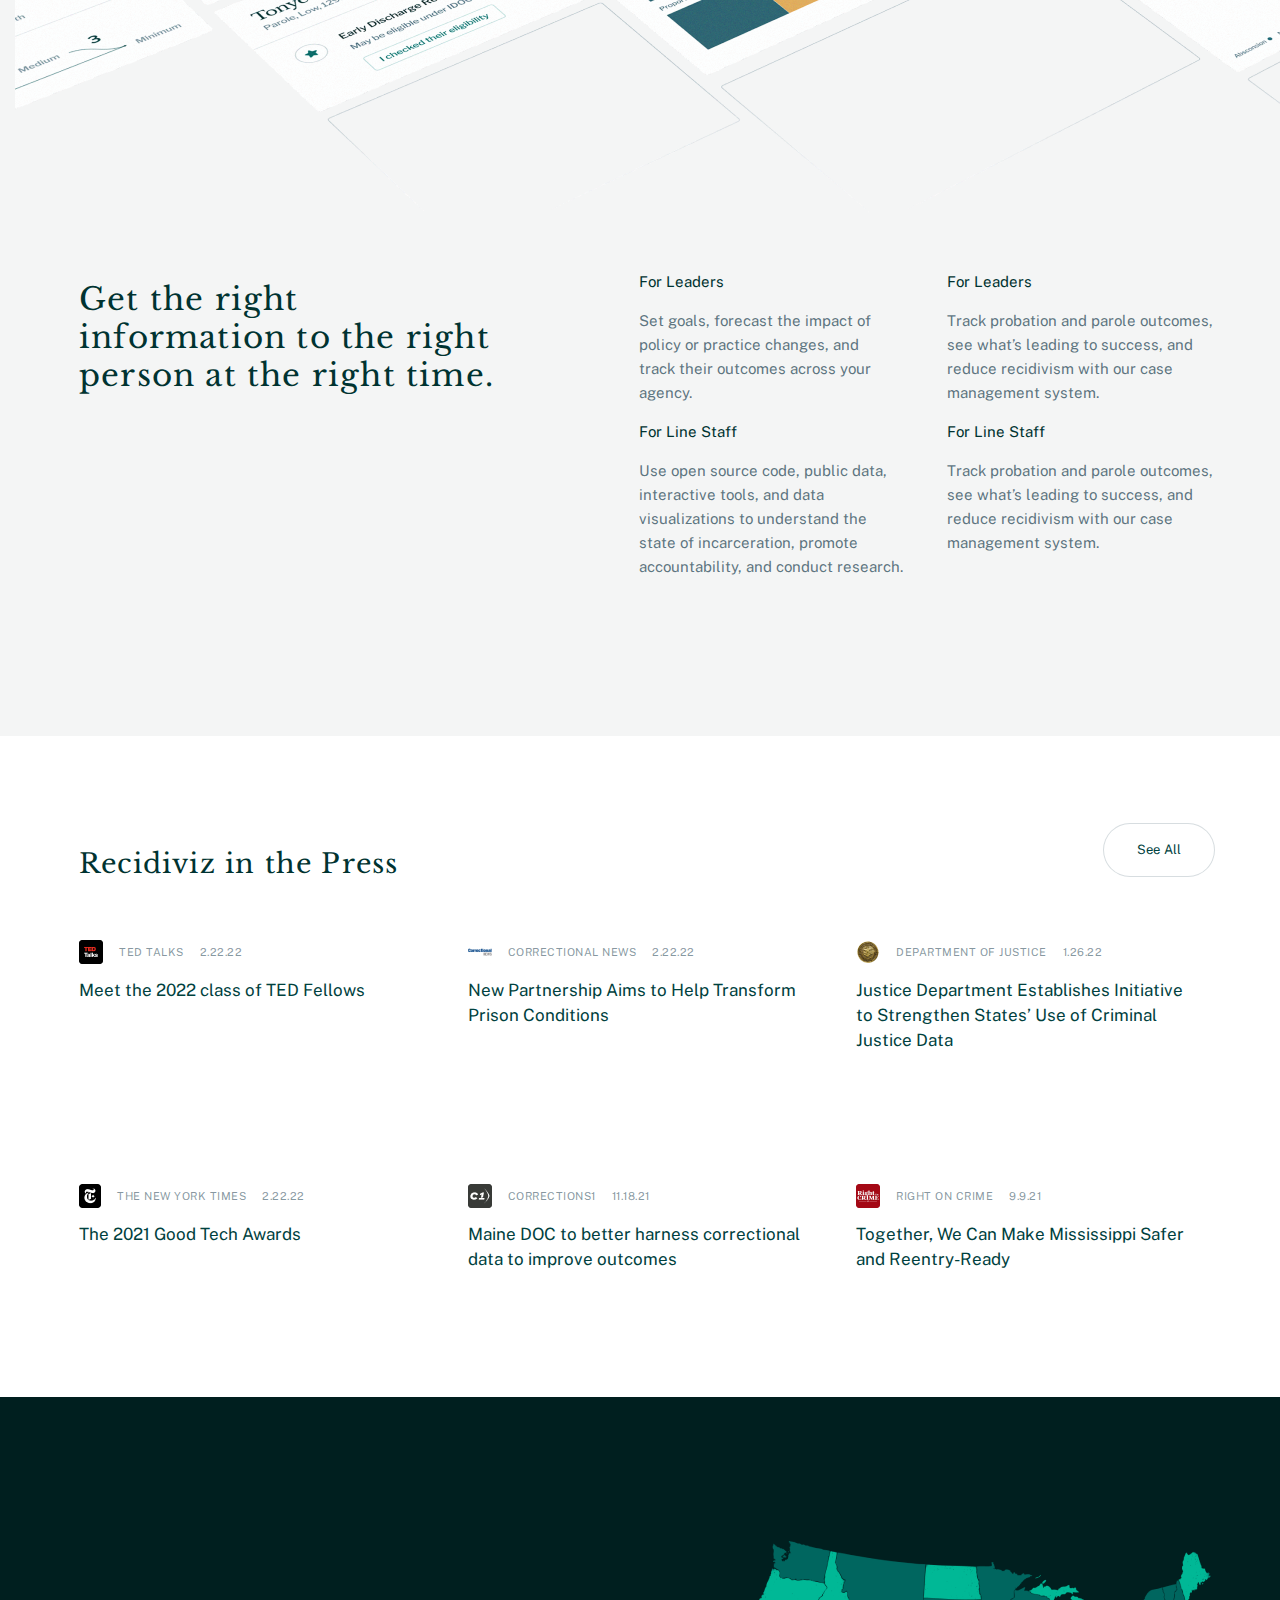
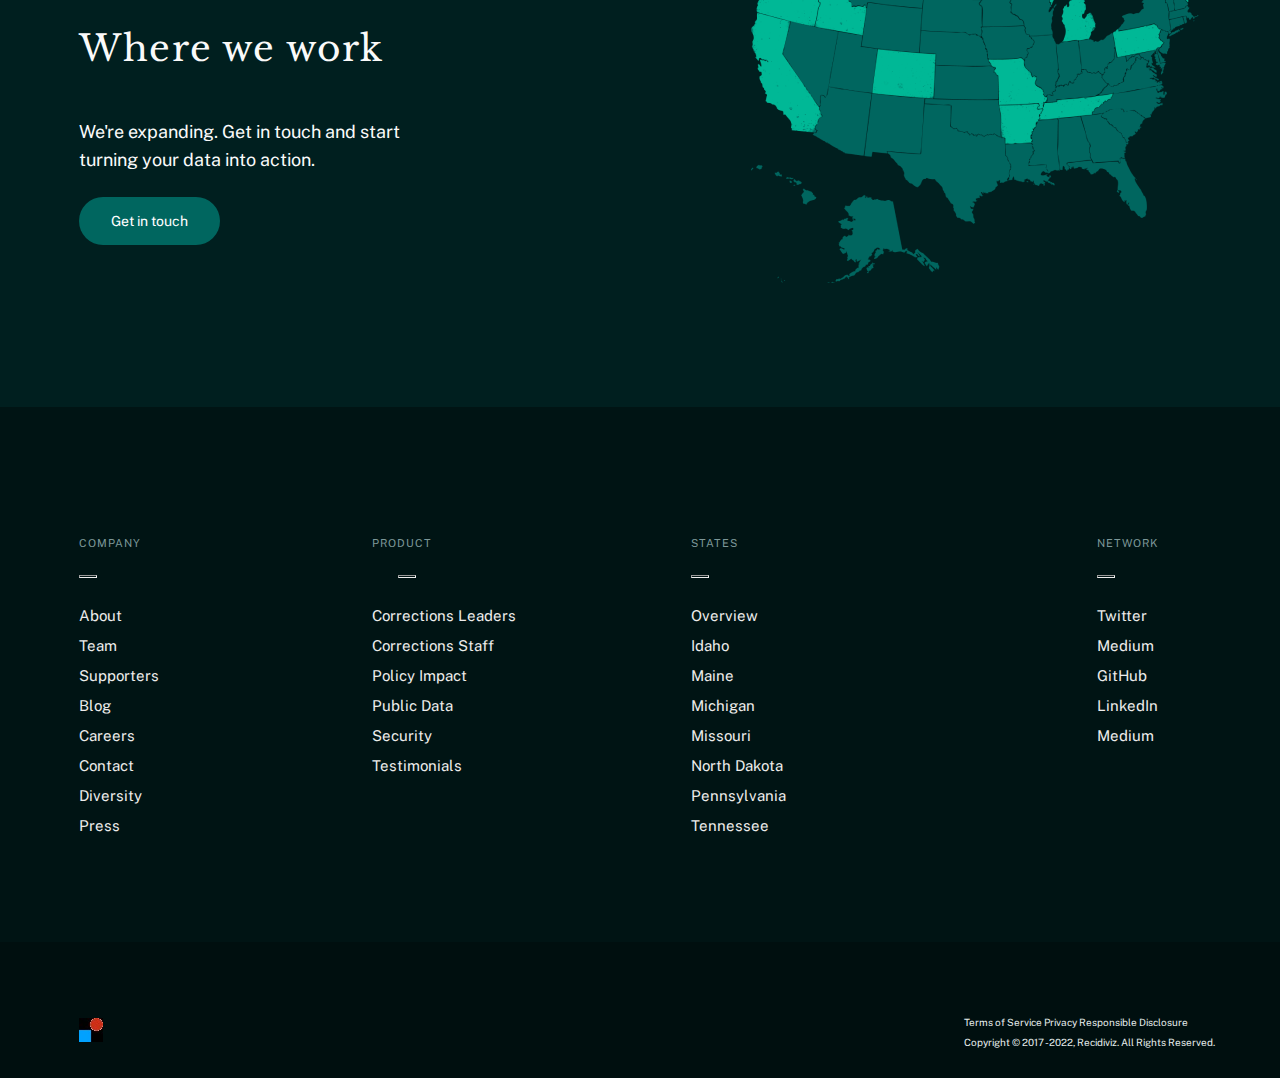
==== commit ea681f11: "rit" ====
--- a/index.html
+++ b/index.html
@@ -13,10 +13,11 @@
     <link rel="stylesheet" href="./css/style.css">
 </head>
 
-<body class="show-modal">
+<body>
     <header class="header">
 
         <div class="header-main">
+            
             <div class="header-one">
                 <img class="header-img" src="./img/footer.jpg" alt="">
                 <a class="logo" href="">recidiviz</a>
@@ -71,6 +72,7 @@
                 <p class="header-desk six">Tennessee</p>
             </li>
         </ul>
+        <button class="btn-modal">click modal</button>
     </header>
     <section>
         <div class="container">
@@ -385,11 +387,13 @@
         <div class="footer">
             <img class="footer-img" src="./img/footer.jpg" alt="">
             <div class="footer-desk">
+                
                 <p class="footer-texts">Terms of Service
                     Privacy
                     Responsible Disclosure</p>
                 <p class="footer-textses">Copyright © 2017
                     -2022, Recidiviz. All Rights Reserved.</p>
+                   
             </div>
         </div>
     </footer>
@@ -400,7 +404,7 @@
         <div class="modal"></div>
     </div>
 
-<script type="module" src="./modal.js"></script>
+<script src="./modal.js"></script>
 
 </body>
 
--- a/css/style.css
+++ b/css/style.css
@@ -962,19 +962,17 @@
 justify-content: center;
 align-items: center;
 background-color: hsla(180, 17%, 2%, 0.29);
-width: 100%;
-height: 100%;
+width: 100vw;
+height: 100vh;
 padding: 0;
 margin: 0;
  }
-
  .modal{
     min-width: 800px;
     min-height: 800px;
     background-color: #F4F5F5;
     border-radius: 20px;
  }
-
  body.show-modal .backdrop{
 display: flex;
 opacity: 1;
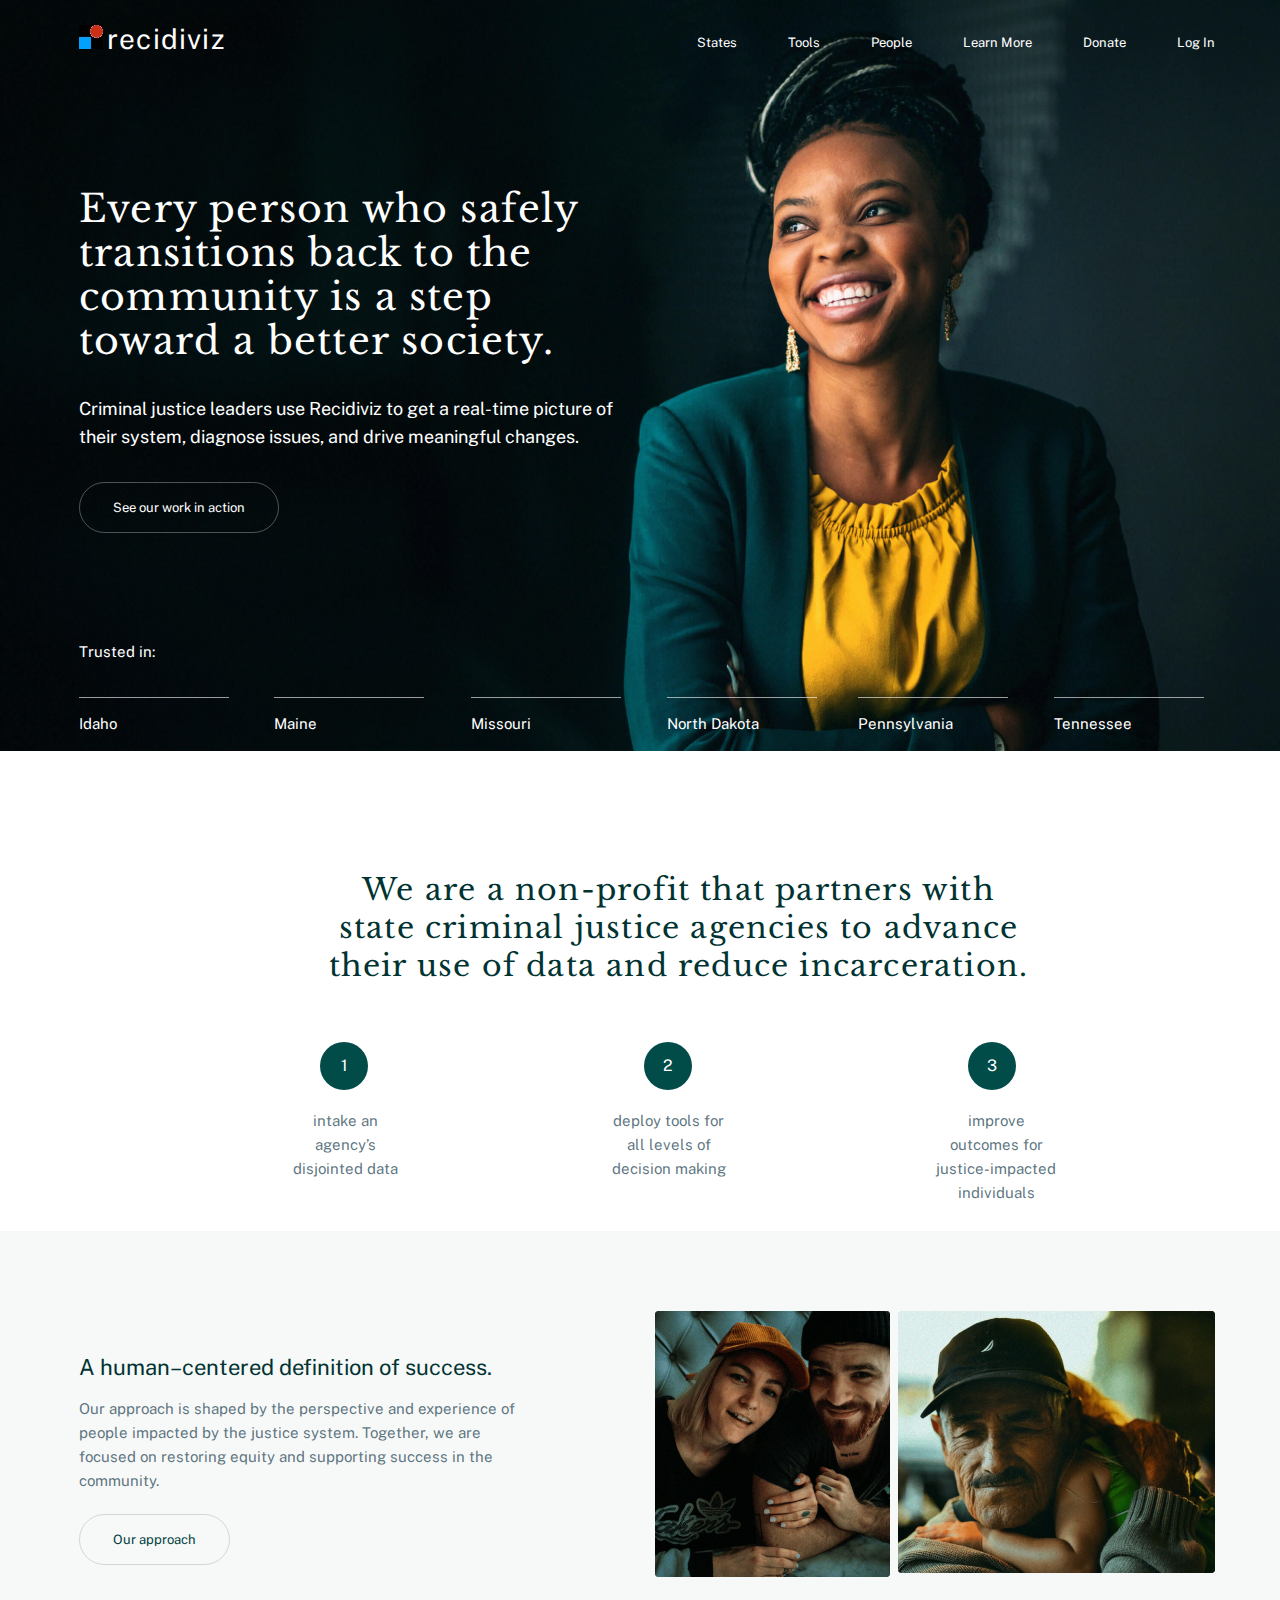
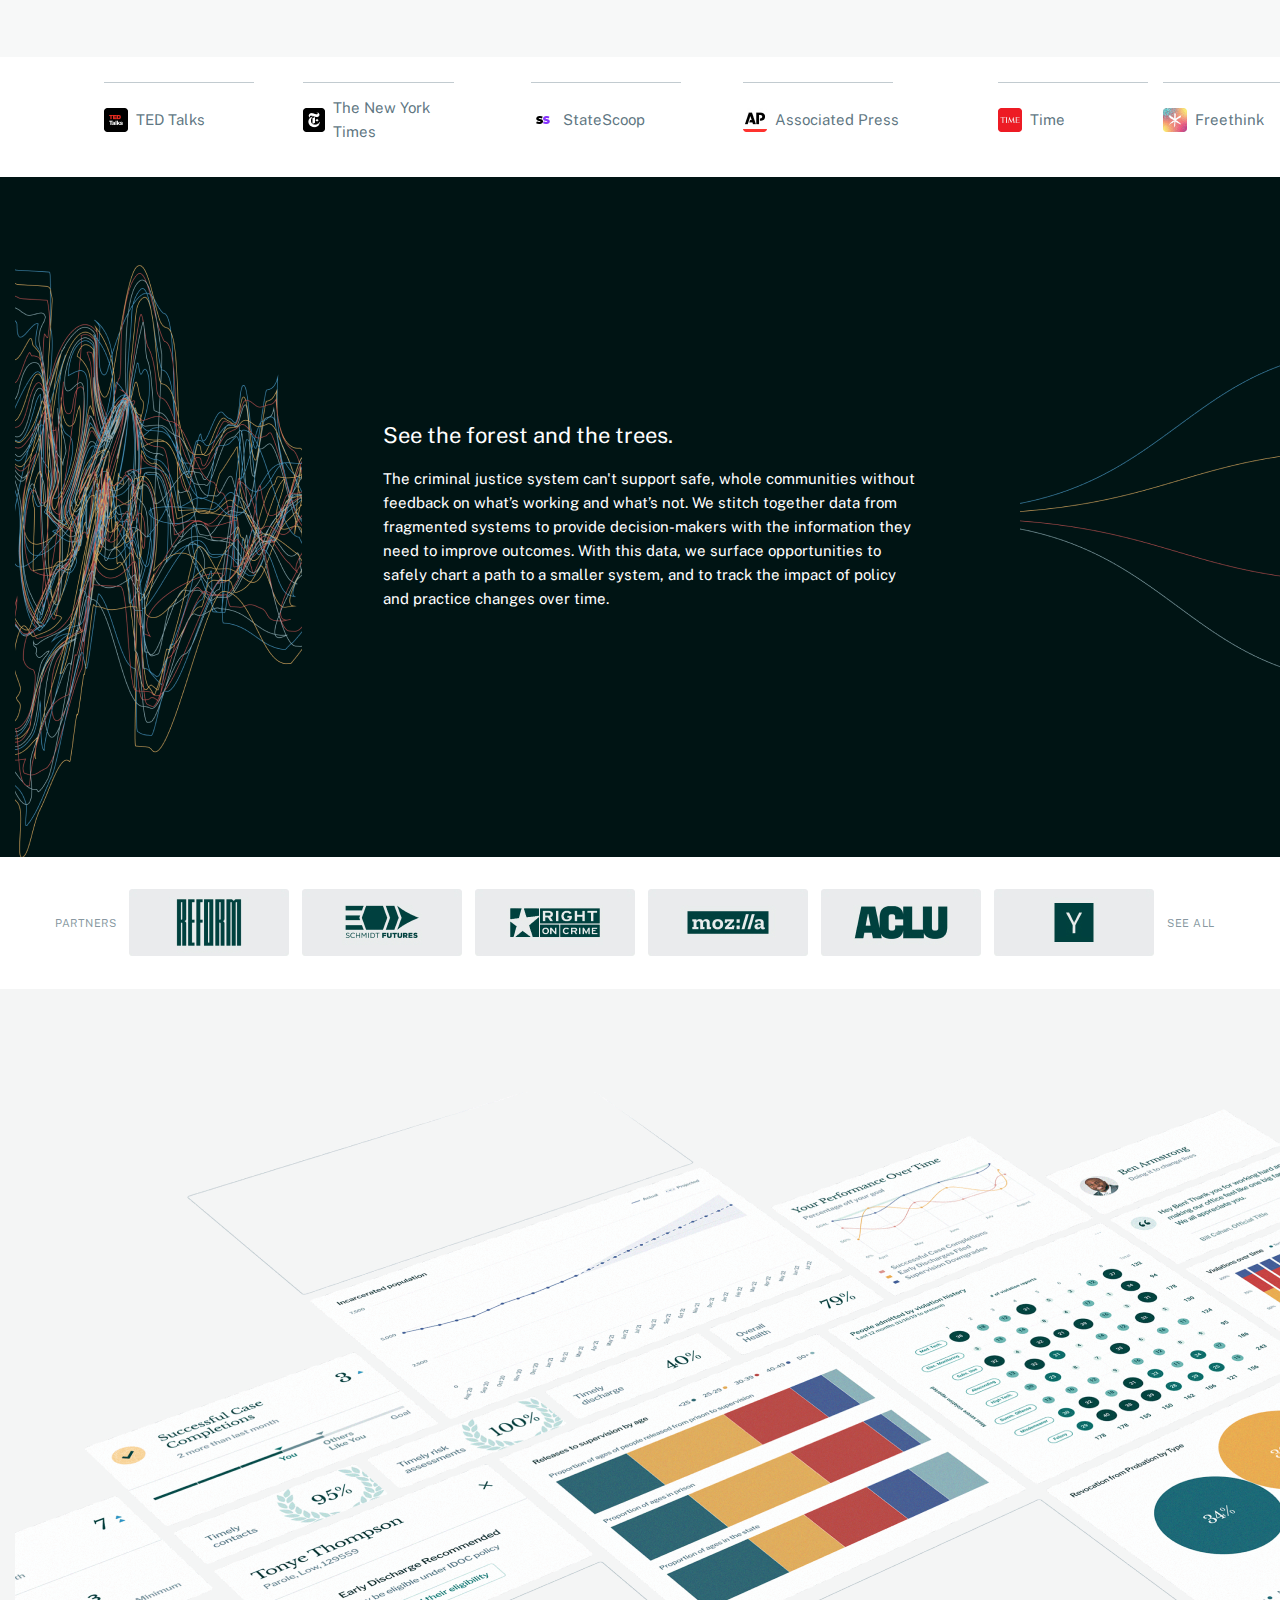
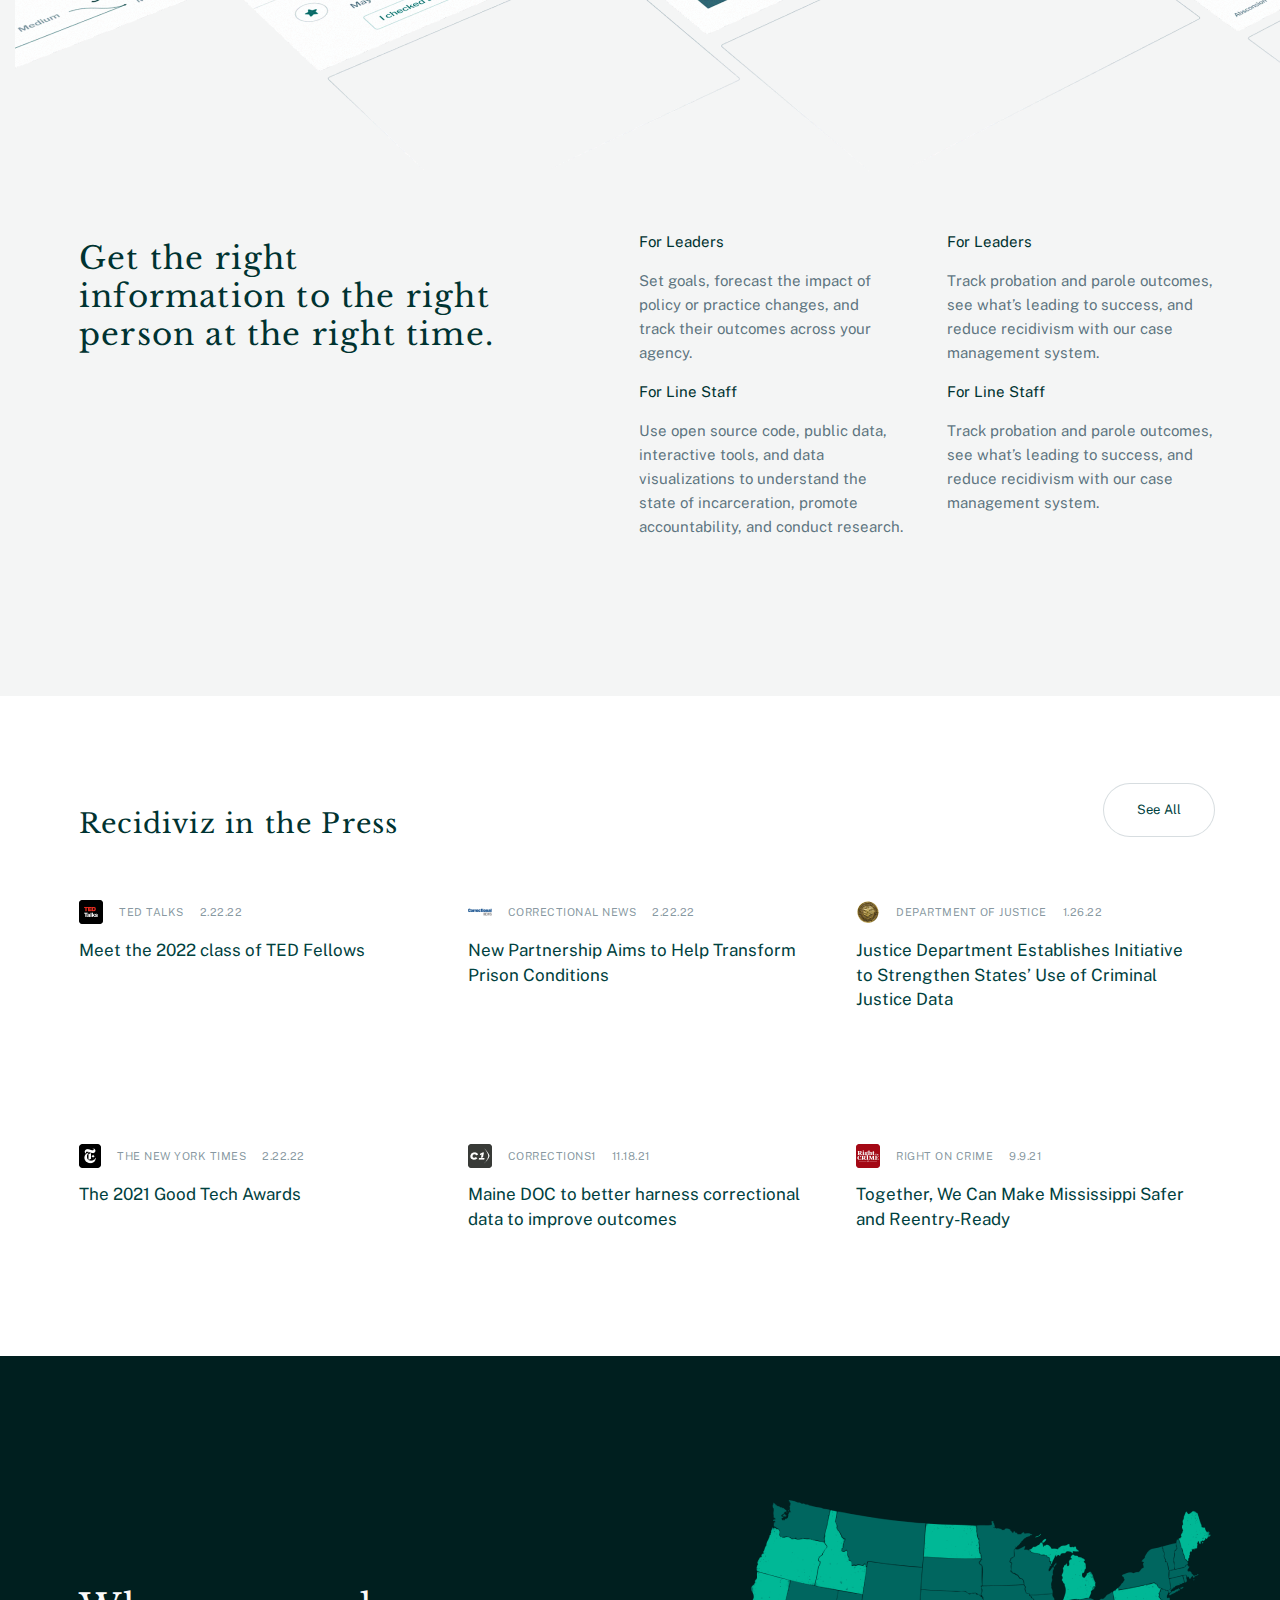
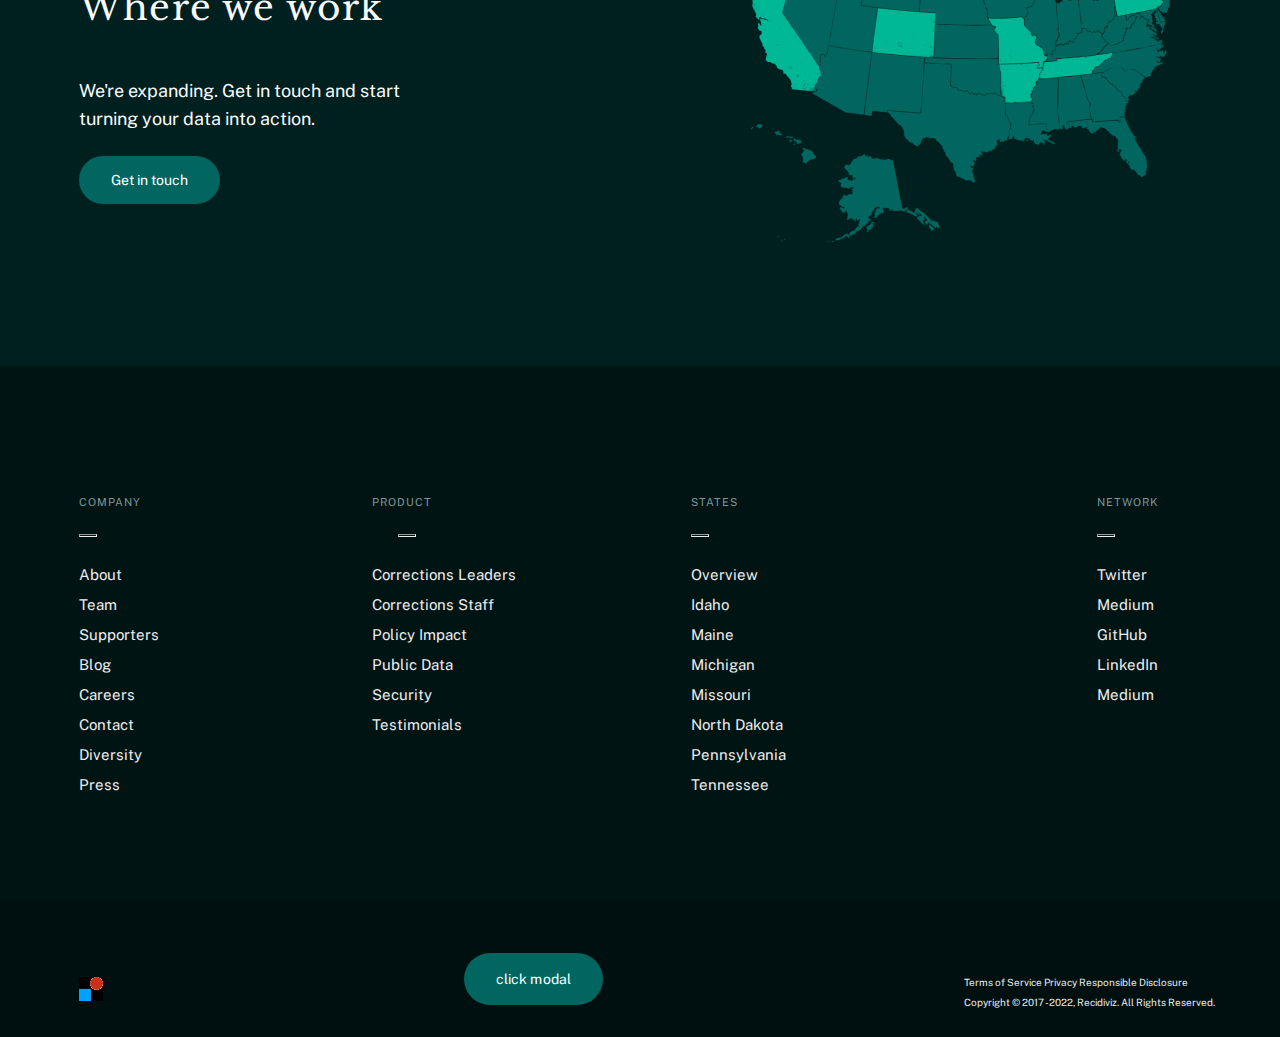
==== commit 07aa508e: "ret" ====
--- a/index.html
+++ b/index.html
@@ -72,7 +72,6 @@
                 <p class="header-desk six">Tennessee</p>
             </li>
         </ul>
-        <button class="btn-modal">click modal</button>
     </header>
     <section>
         <div class="container">
@@ -386,8 +385,8 @@
     <footer>
         <div class="footer">
             <img class="footer-img" src="./img/footer.jpg" alt="">
+            <button class="btn-modal">click modal</button>
             <div class="footer-desk">
-                
                 <p class="footer-texts">Terms of Service
                     Privacy
                     Responsible Disclosure</p>
--- a/css/style.css
+++ b/css/style.css
@@ -914,6 +914,7 @@
     display: flex;
     align-items: center;
     justify-content: space-between;
+    display: flex;
 }
 
 .footer-img {
@@ -955,7 +956,7 @@
  .backdrop {
 left: 0;
 top: 0;
-position: absolute;
+position: fixed;
 display: none;
 opacity: 0;
 visibility: hidden;
@@ -967,14 +968,32 @@
 padding: 0;
 margin: 0;
  }
- .modal{
+ .modal {
     min-width: 800px;
     min-height: 800px;
     background-color: #F4F5F5;
     border-radius: 20px;
  }
- body.show-modal .backdrop{
+.show-modal {
 display: flex;
 opacity: 1;
 visibility: visible;
+ }
+
+ .btn-modal {
+    color: #FFF;
+    text-align: center;
+    font-family: Public Sans;
+    font-size: 14px;
+    font-style: normal;
+    font-weight: 400;
+    line-height: 20px;
+    letter-spacing: 0.02px;
+    border-radius: 80px;
+    background: #00665F;
+    border: none;
+    padding: 16px 32px;
+    cursor: pointer;
+    margin-top: 20px;
+
  }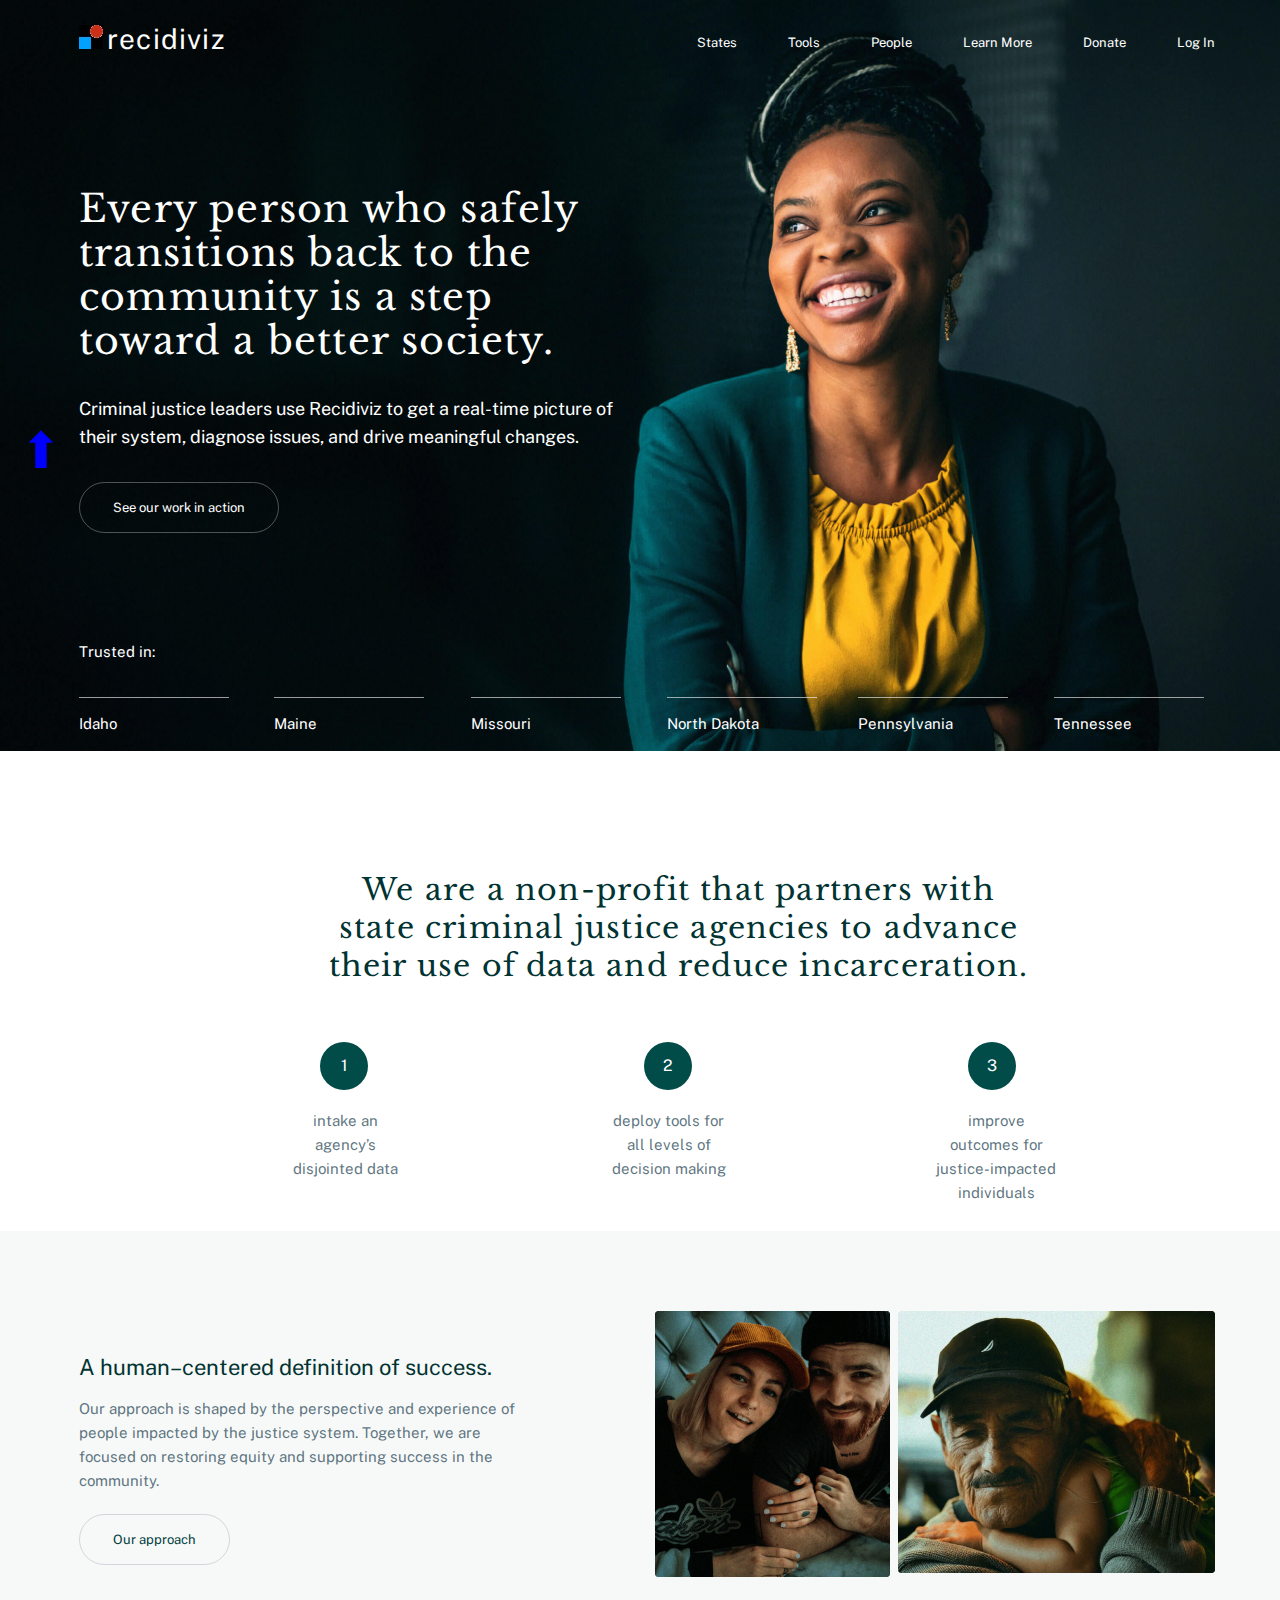
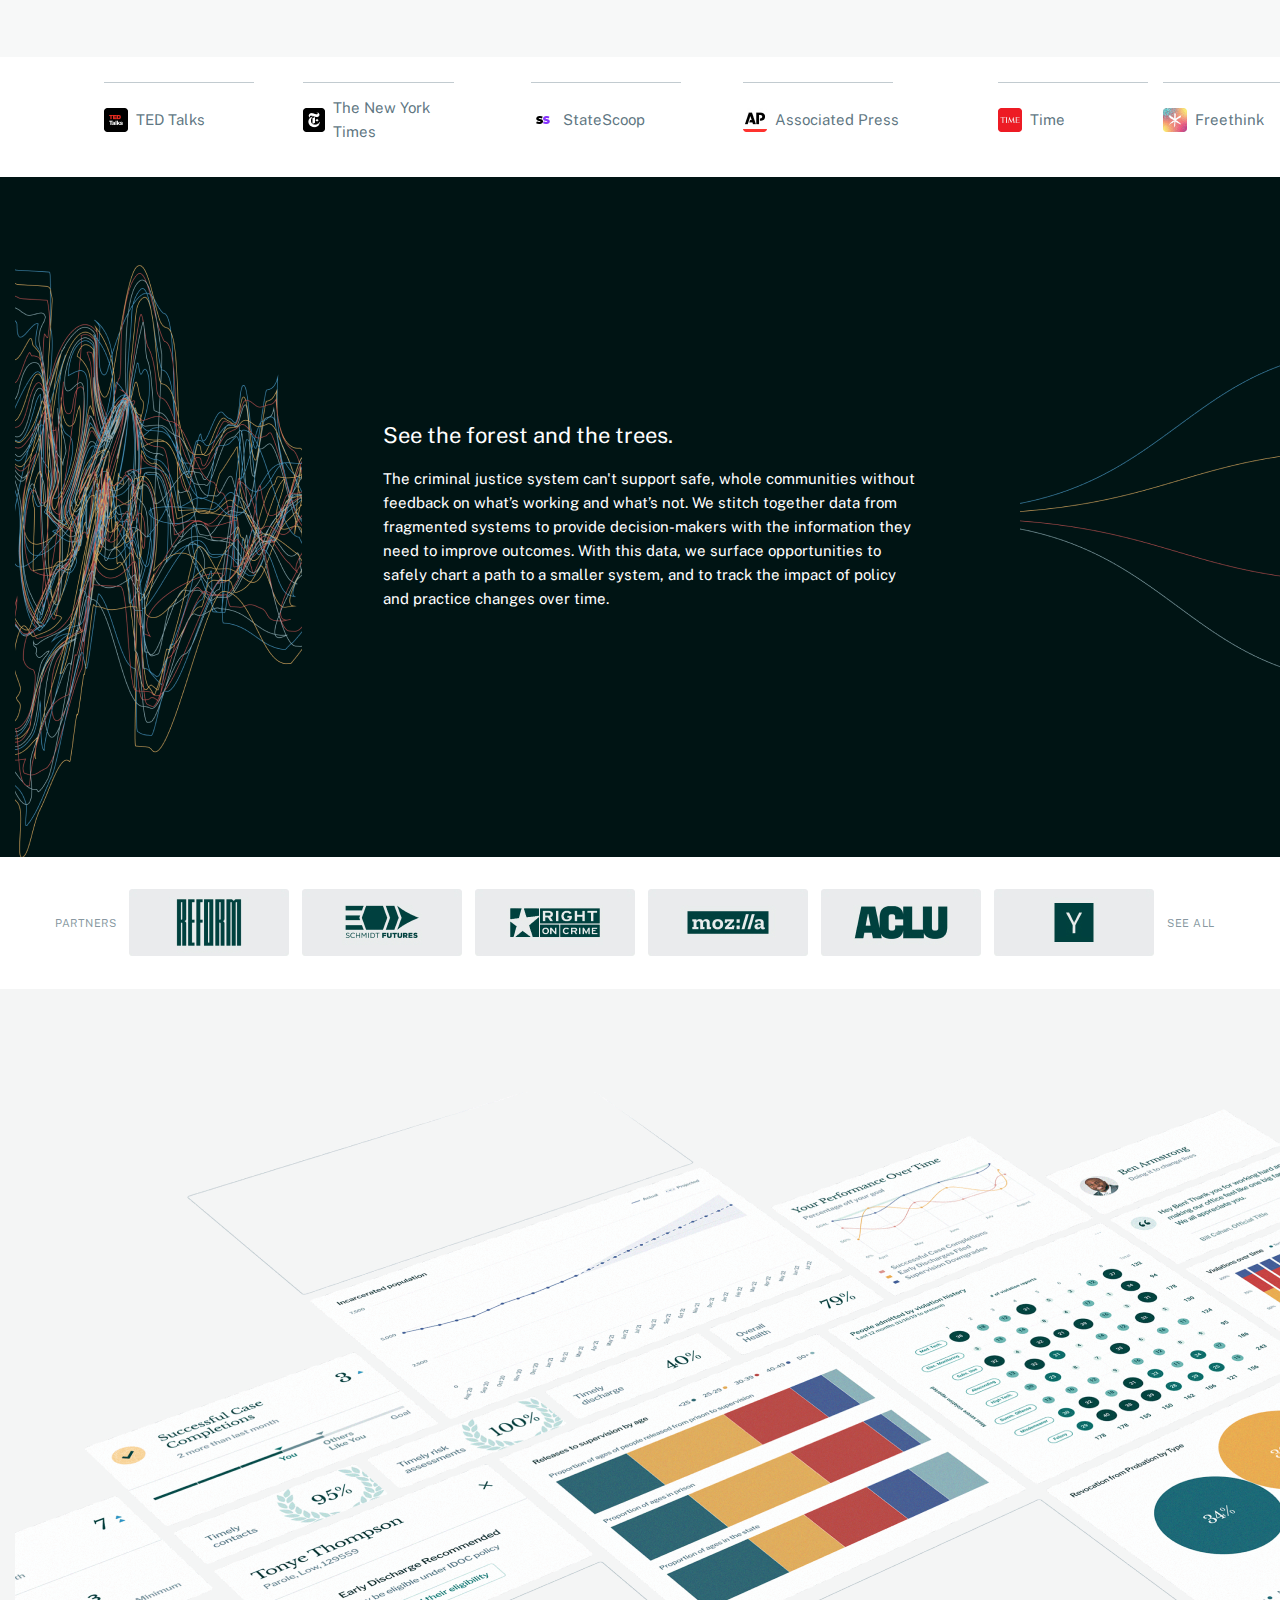
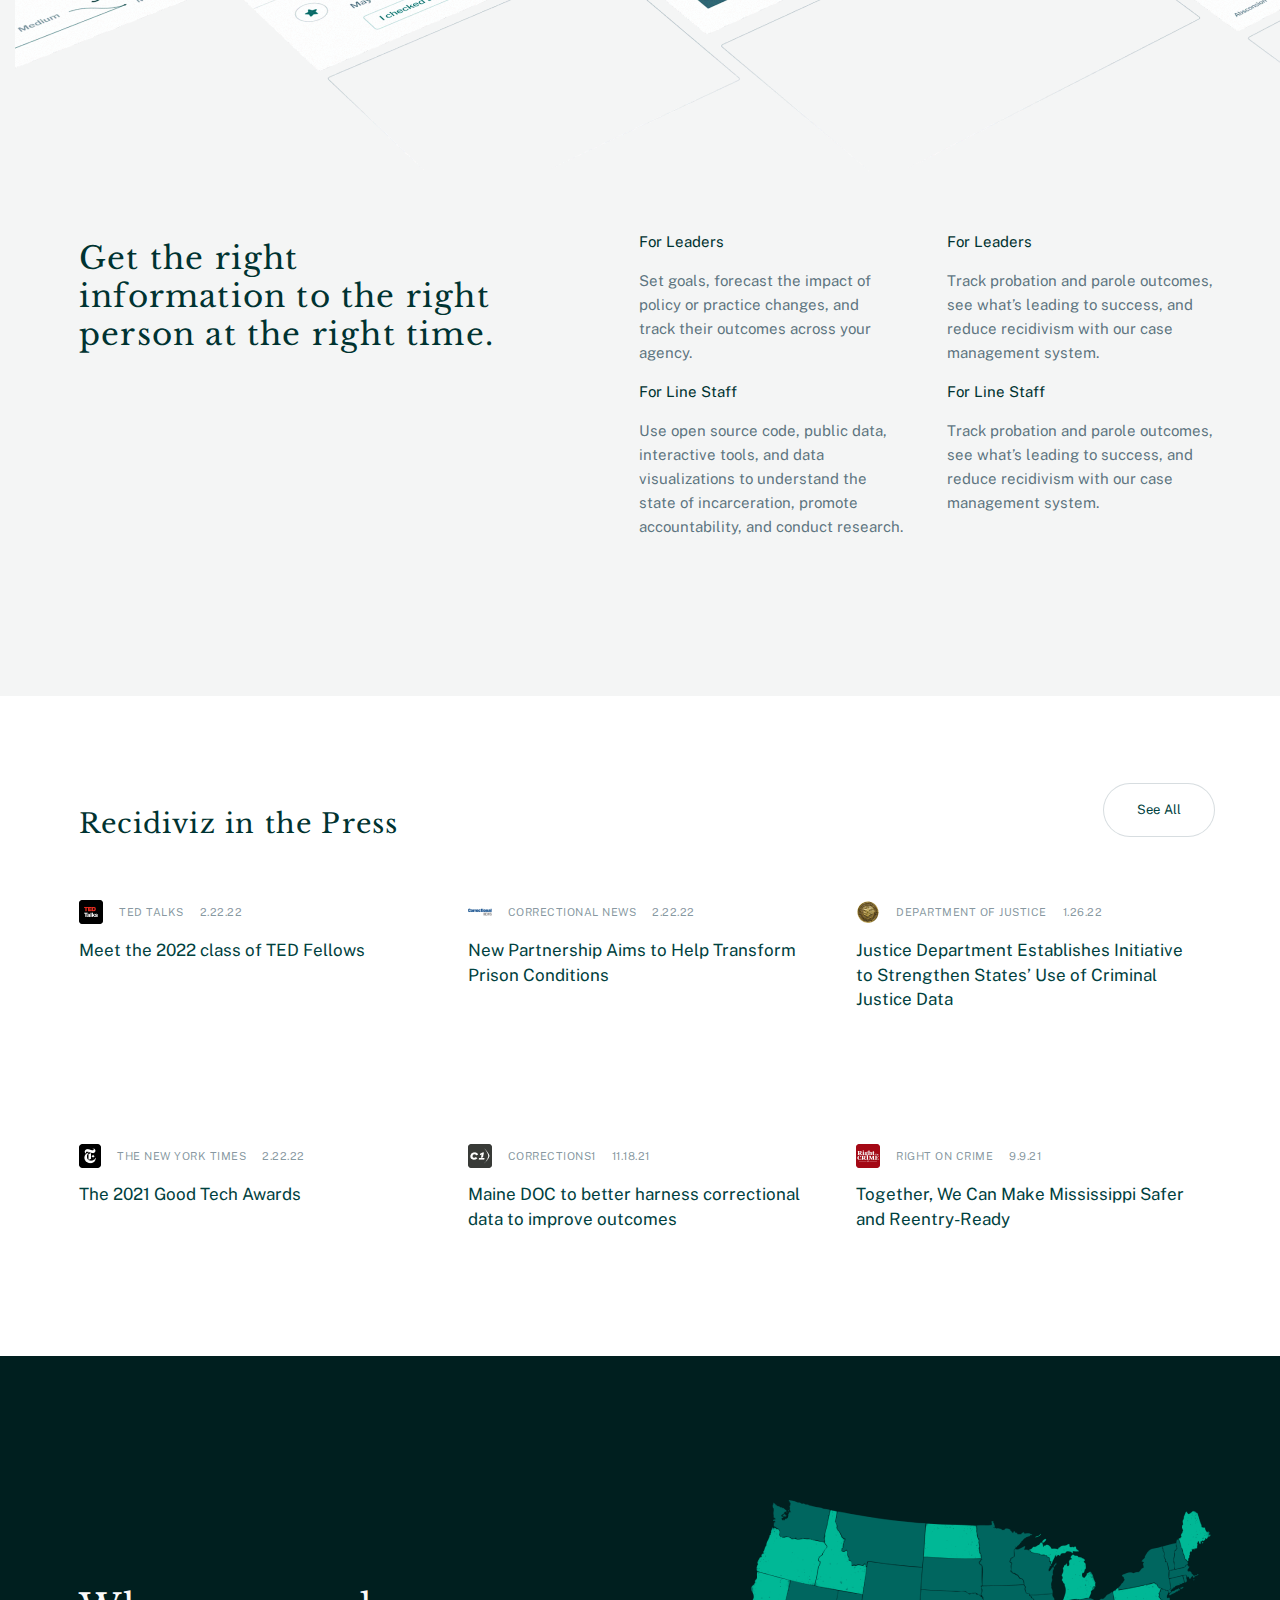
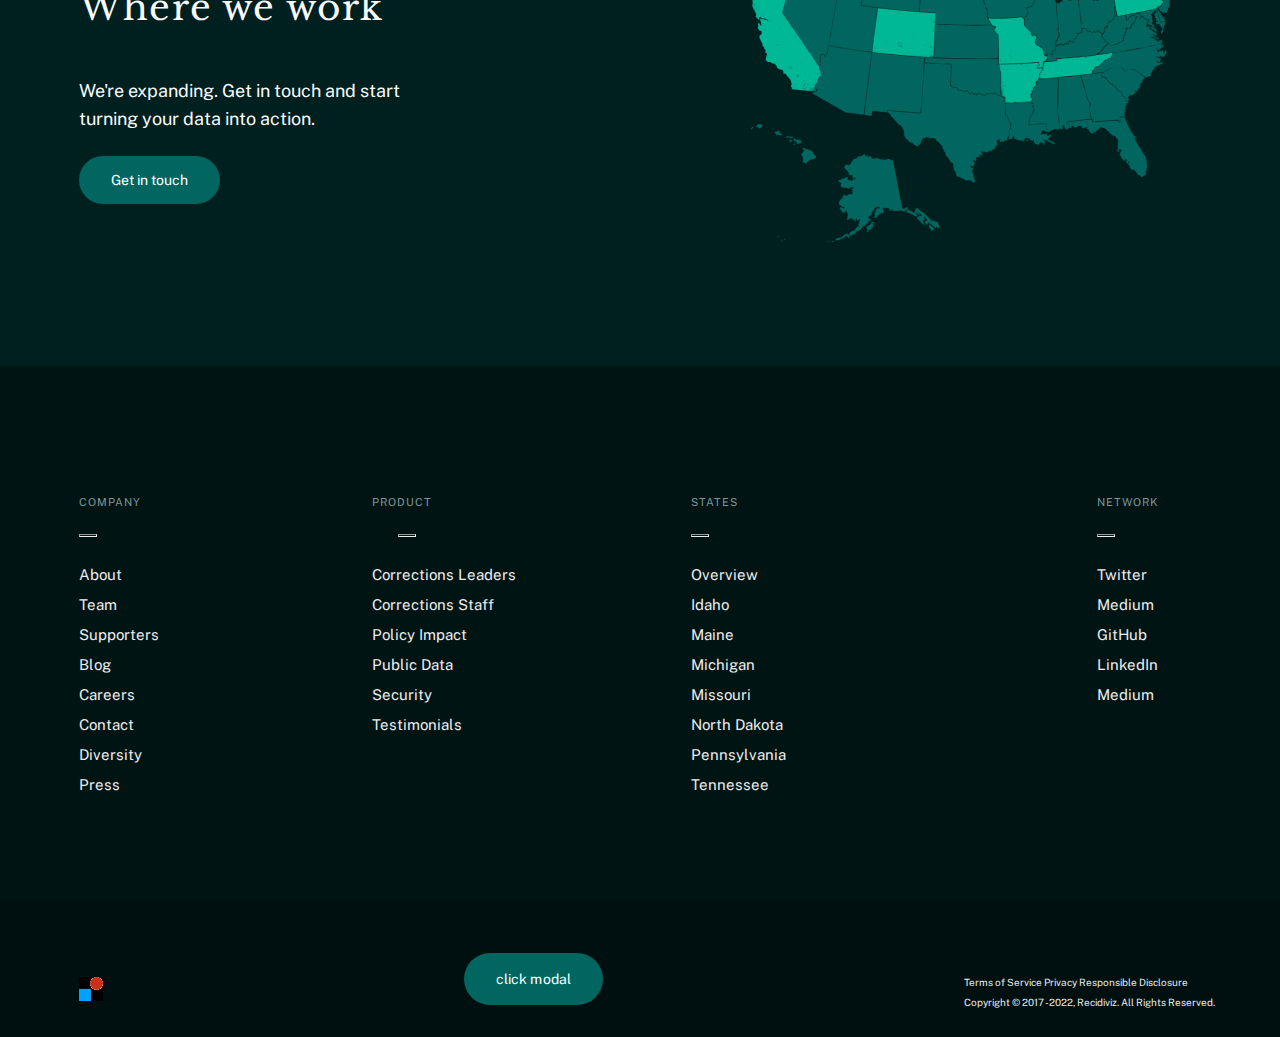
==== commit 24c2bc4e: "ret" ====
--- a/index.html
+++ b/index.html
@@ -386,6 +386,7 @@
         <div class="footer">
             <img class="footer-img" src="./img/footer.jpg" alt="">
             <button class="btn-modal">click modal</button>
+            <p class="js-set">Реклама</p>
             <div class="footer-desk">
                 <p class="footer-texts">Terms of Service
                     Privacy
@@ -395,7 +396,9 @@
                    
             </div>
         </div>
+        
     </footer>
+    <div class="go-top">⬆</div>
 
     <!-- modal windows -->
 
@@ -403,7 +406,9 @@
         <div class="modal"></div>
     </div>
 
-<script src="./modal.js"></script>
+<!-- <script src="./modal.js"></script>
+<script src="./setInterval.js"></script> -->
+<script src="./skroll.js"></script>
 
 </body>
 
--- a/css/style.css
+++ b/css/style.css
@@ -996,4 +996,35 @@
     cursor: pointer;
     margin-top: 20px;
 
- }+ }
+ 
+
+ /* ===================== */
+
+ .js-set {
+     display: none;
+     opacity: 0;
+     visibility: hidden;
+     background-color: #25B895;
+     font-size: 30px;
+     border-radius: 10px;
+
+ }
+
+ .is-visible {
+     visibility: visible;
+     opacity: 1;
+     display: flex;
+ }
+
+ /* =================skroll */
+
+ .go-top {
+position: fixed;
+left: 20px;
+top: 50%;
+transform: translateY(-50%);
+font-size: 50px;
+cursor: pointer;
+color: blue;
+ }
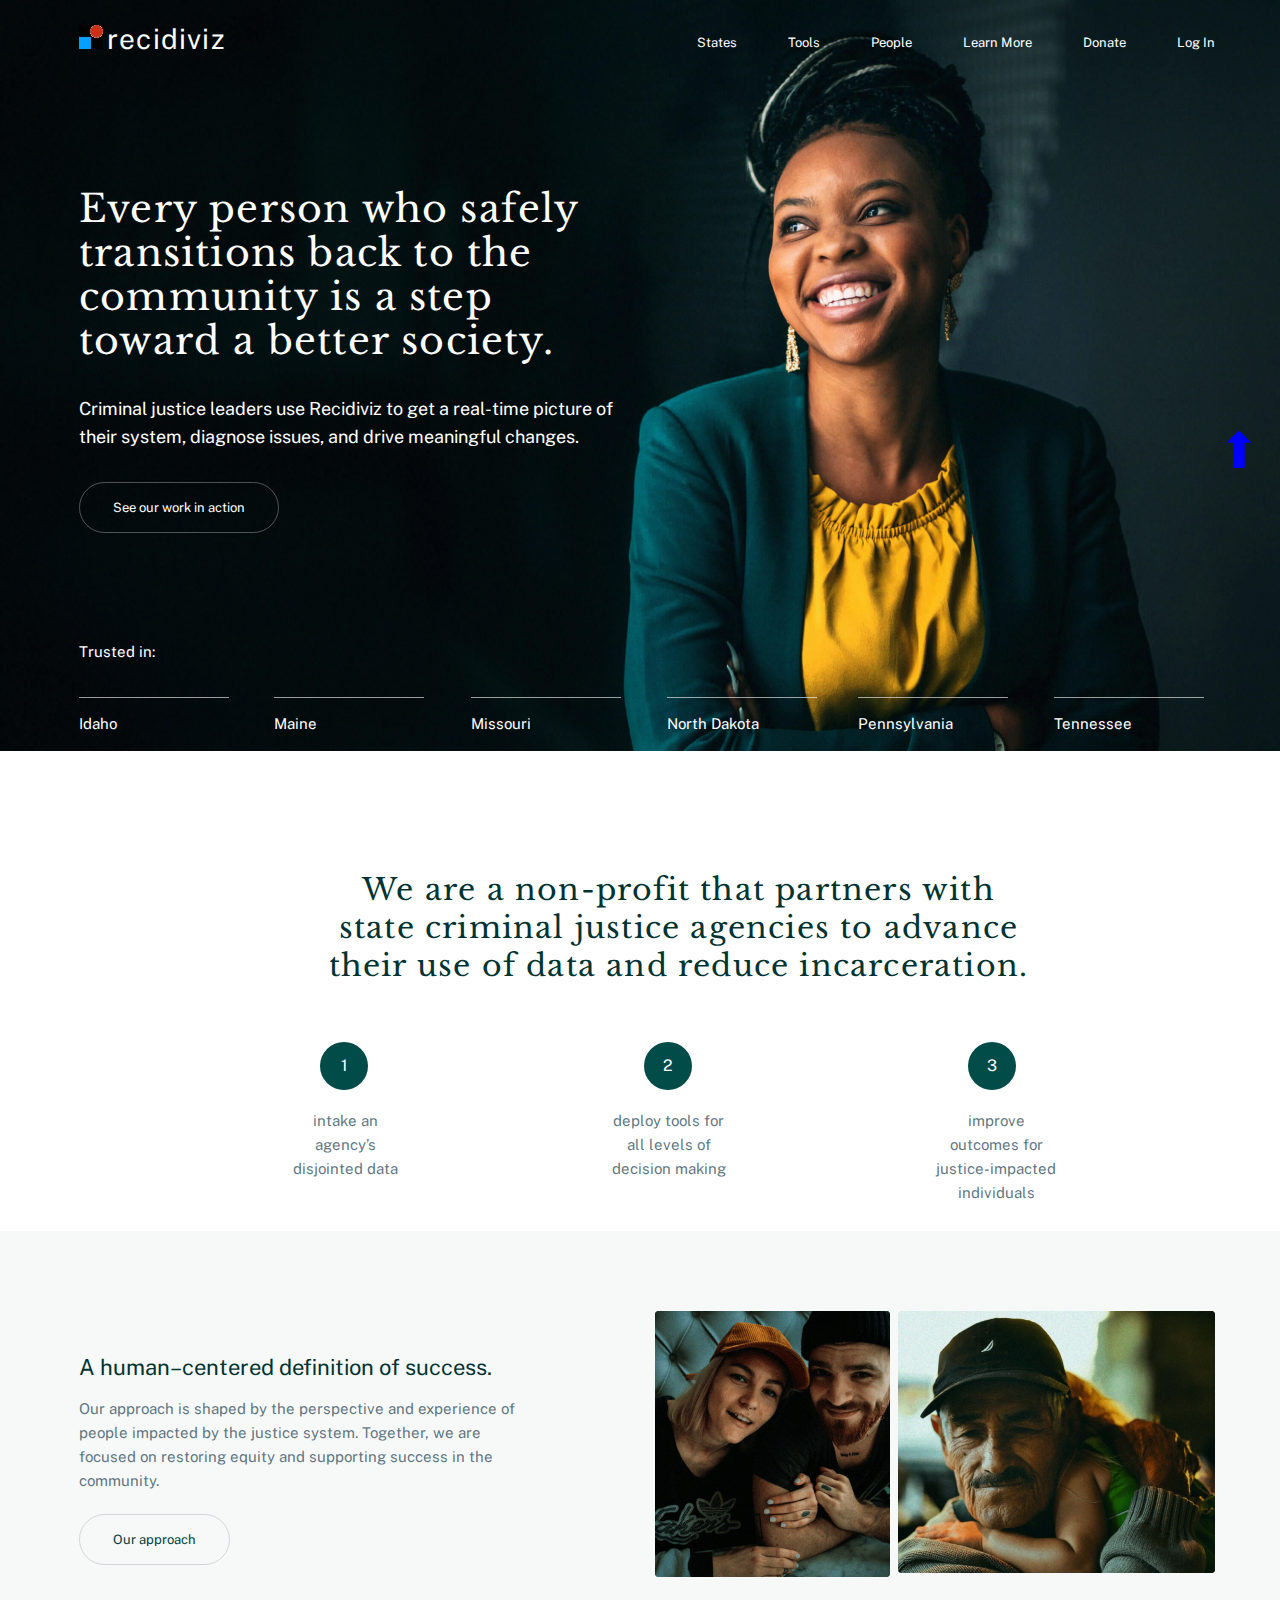
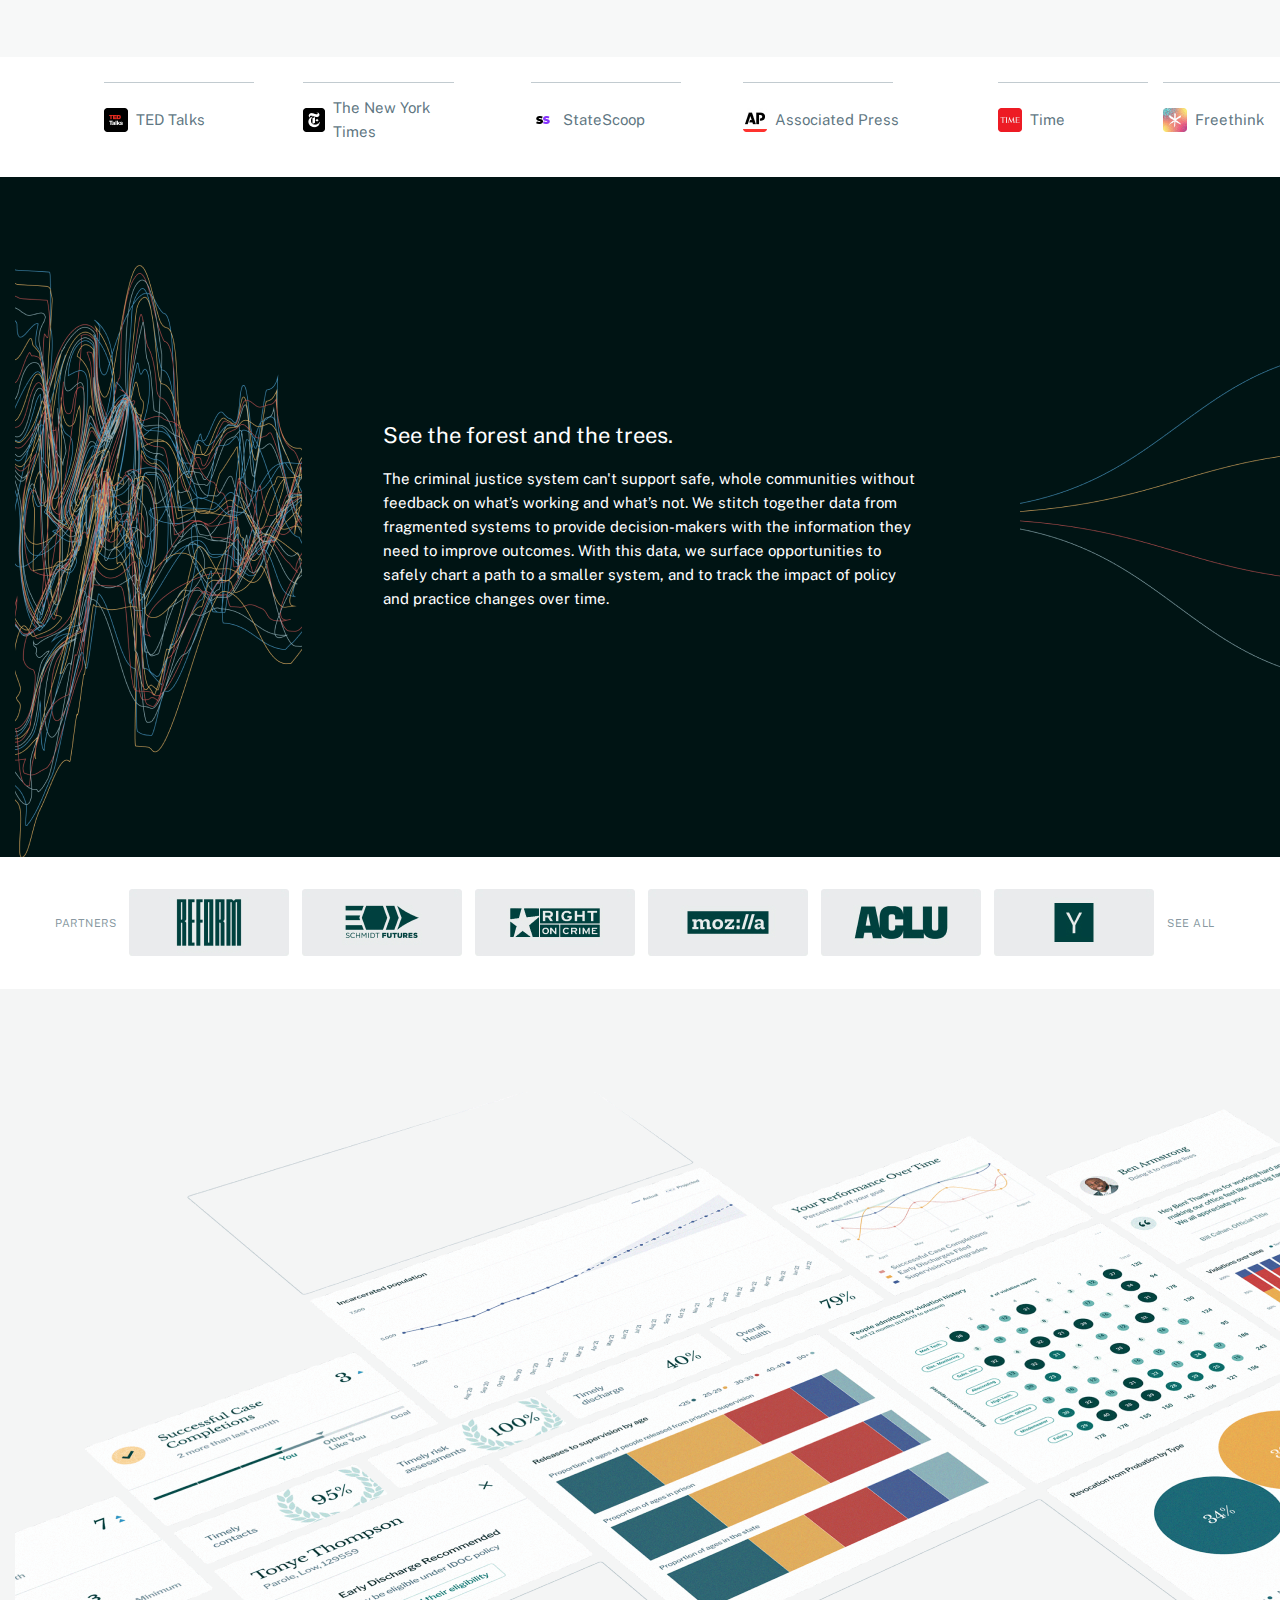
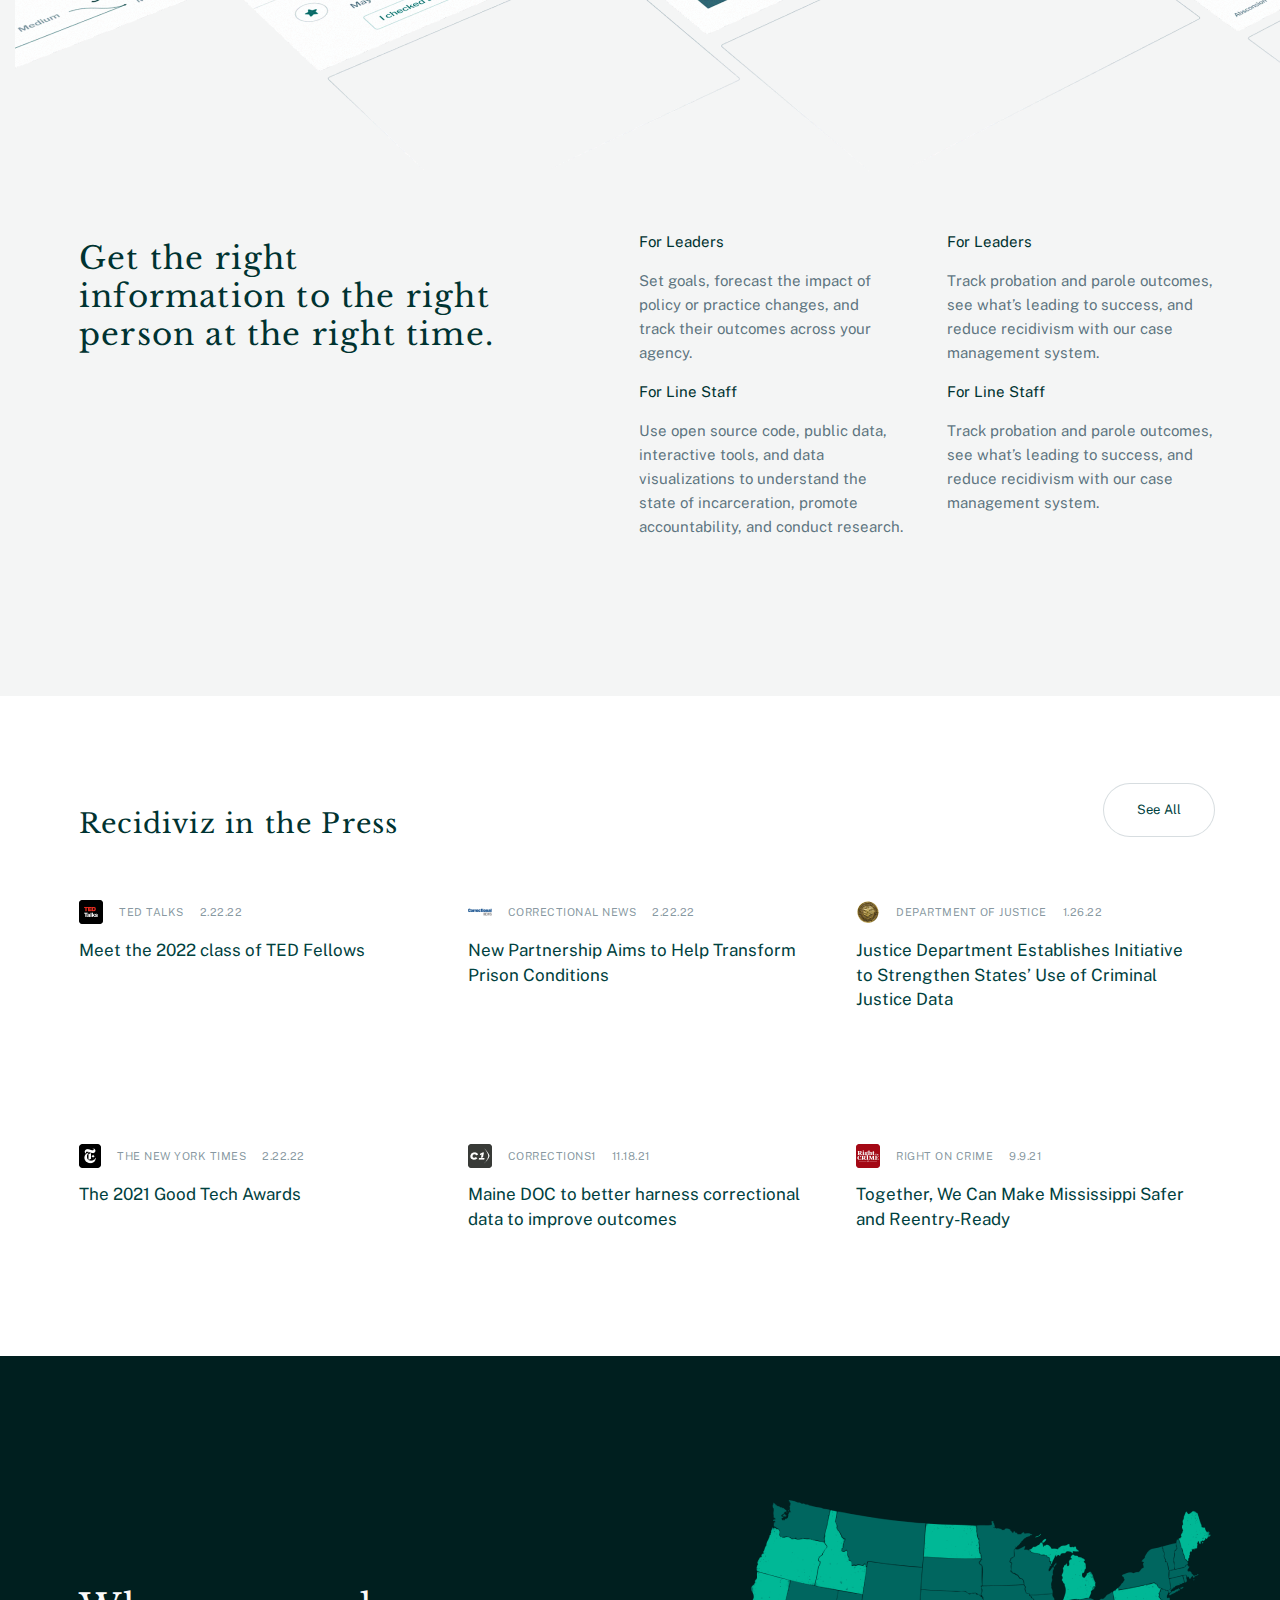
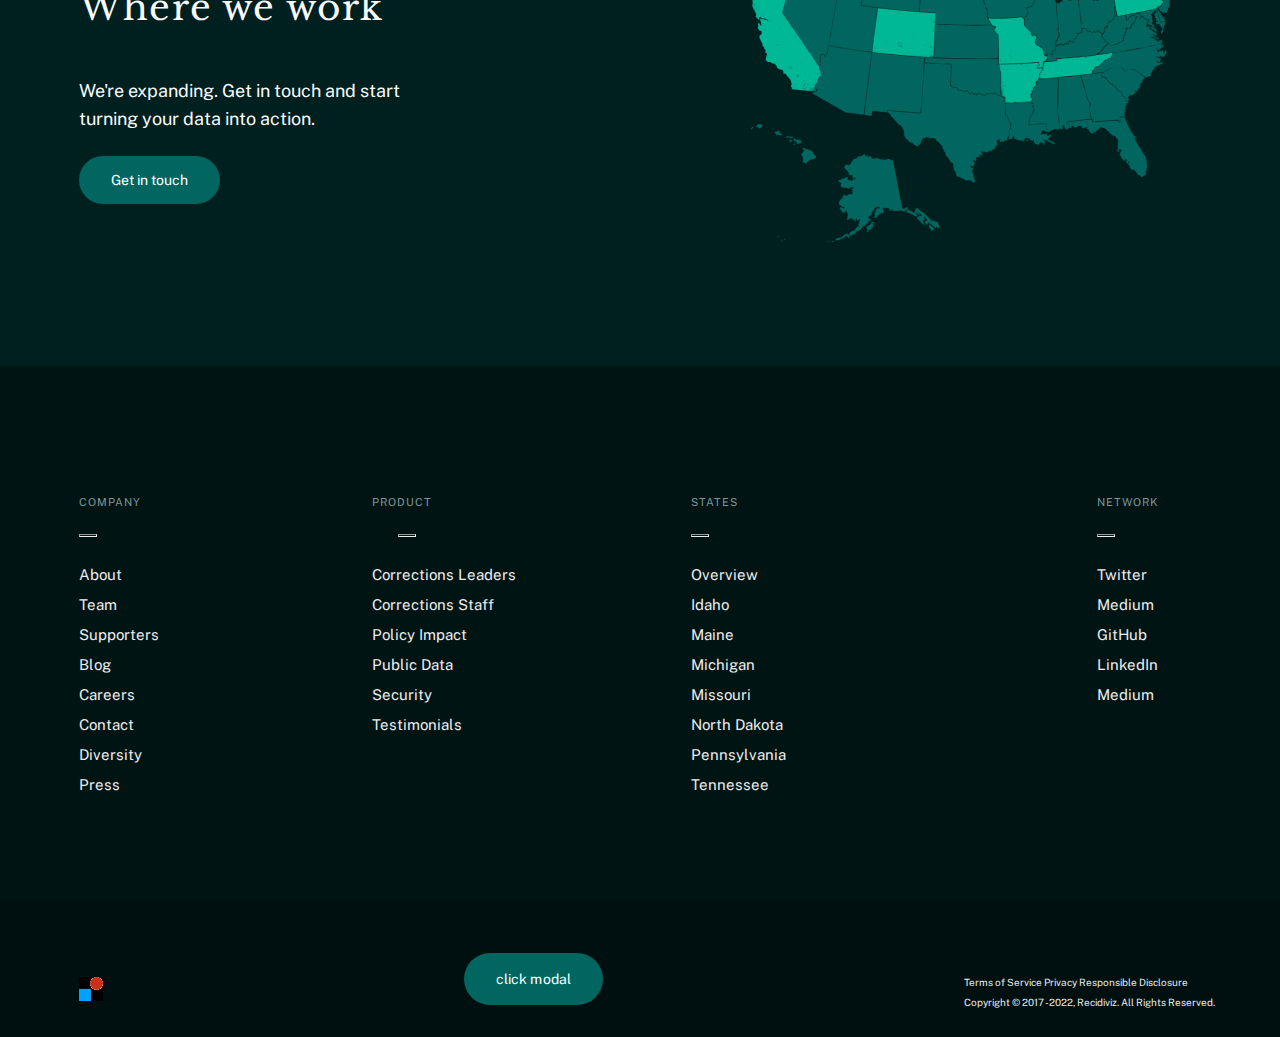
==== commit 1c23208b: "wer" ====
--- a/index.html
+++ b/index.html
@@ -398,7 +398,7 @@
         </div>
         
     </footer>
-    <div class="go-top">⬆</div>
+    <div class="go-top is-show">⬆</div>
 
     <!-- modal windows -->
 
@@ -408,7 +408,7 @@
 
 <!-- <script src="./modal.js"></script>
 <script src="./setInterval.js"></script> -->
-<script src="./skroll.js"></script>
+<script src="./scroll.js"></script>
 
 </body>
 
--- a/css/style.css
+++ b/css/style.css
@@ -1017,14 +1017,19 @@
      display: flex;
  }
 
- /* =================skroll */
+ /* =================scroll */
 
  .go-top {
 position: fixed;
-left: 20px;
+right: 20px;
 top: 50%;
 transform: translateY(-50%);
 font-size: 50px;
 cursor: pointer;
 color: blue;
+display: none;
  }
+
+ .is-show {
+    display: block;
+ }